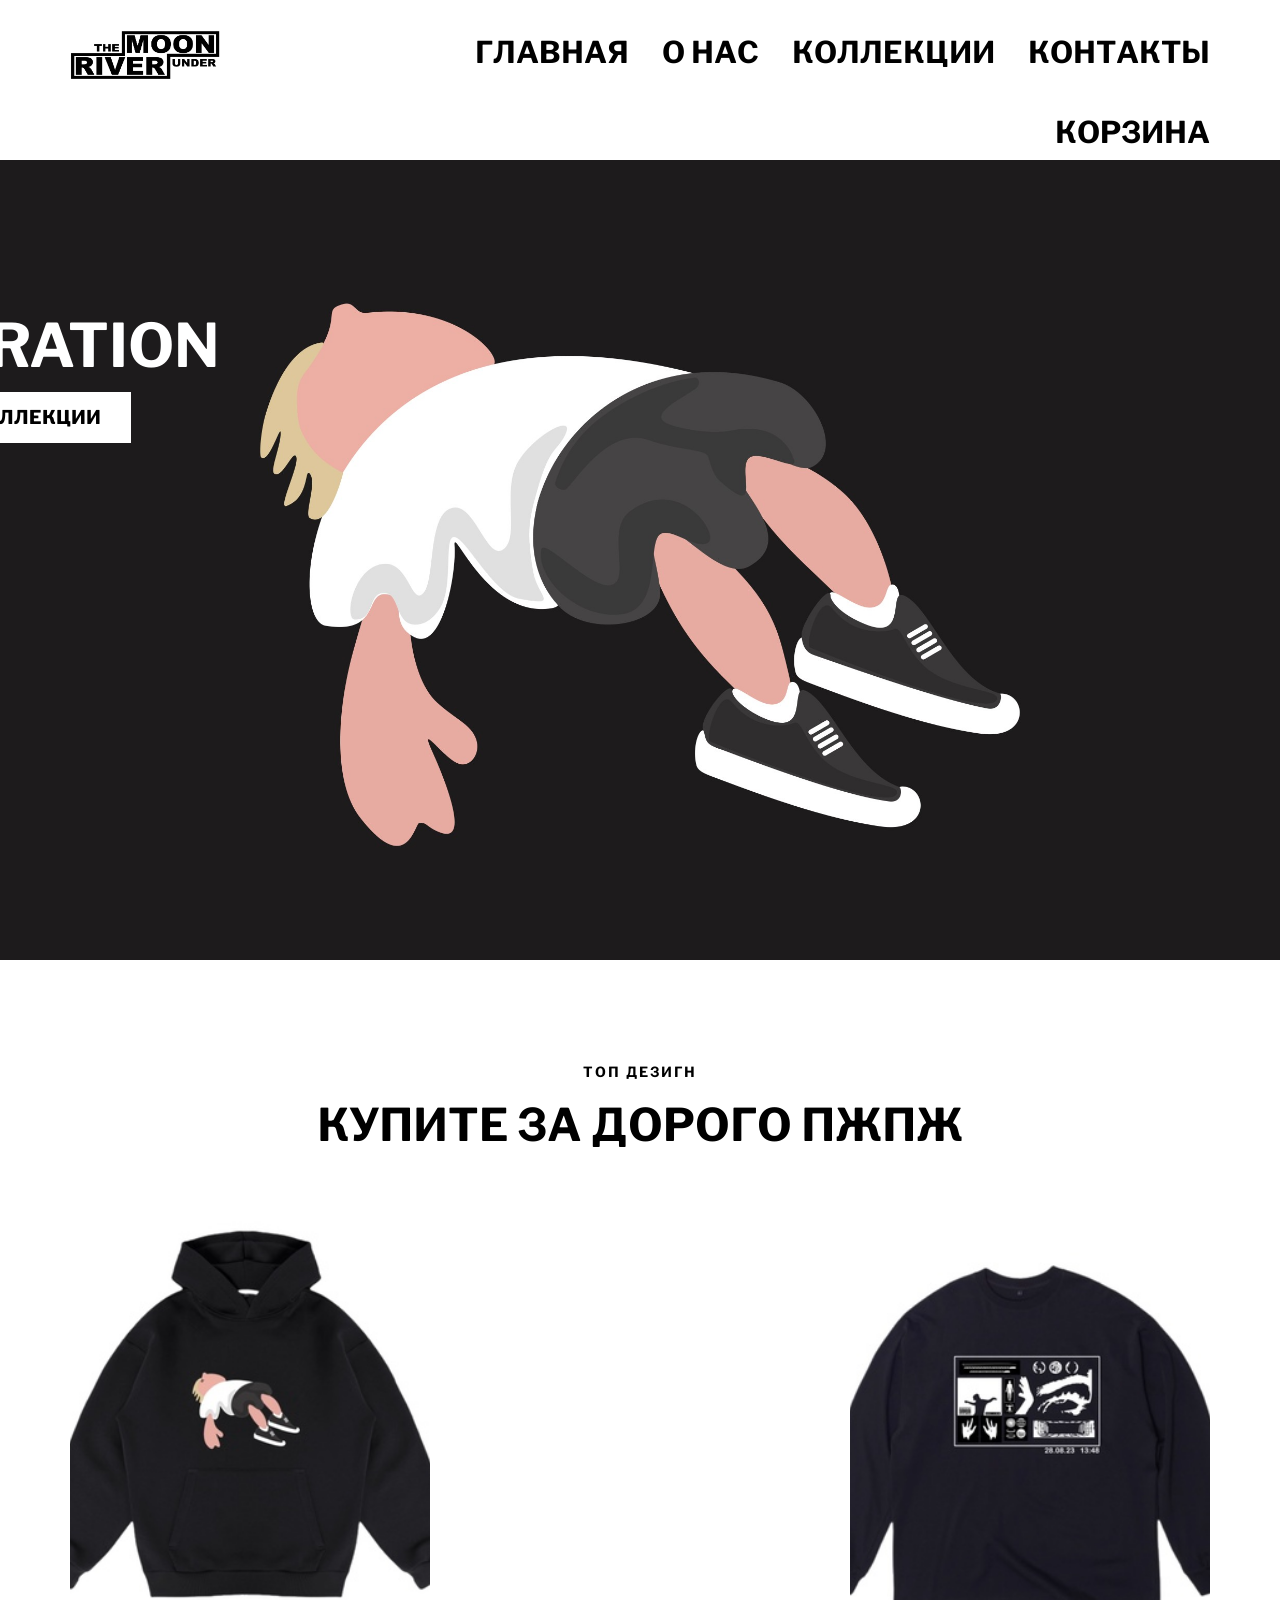
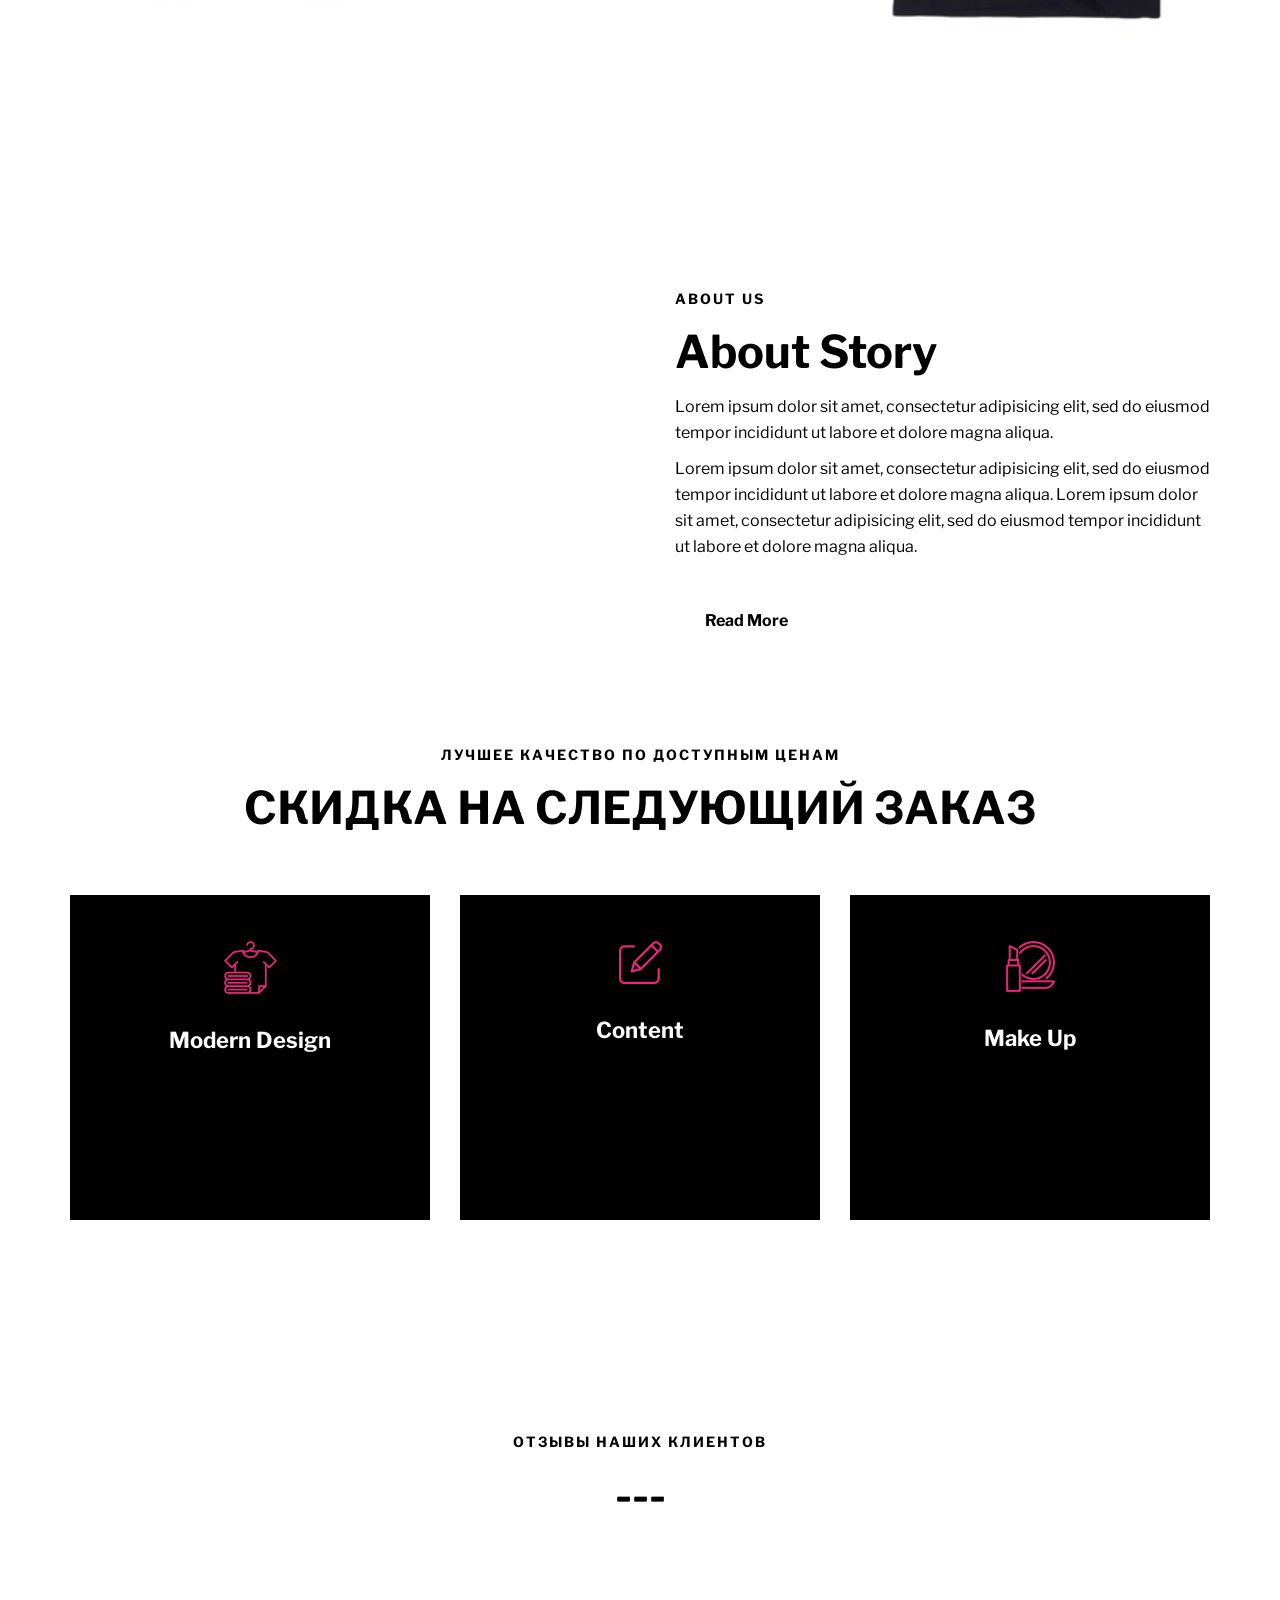
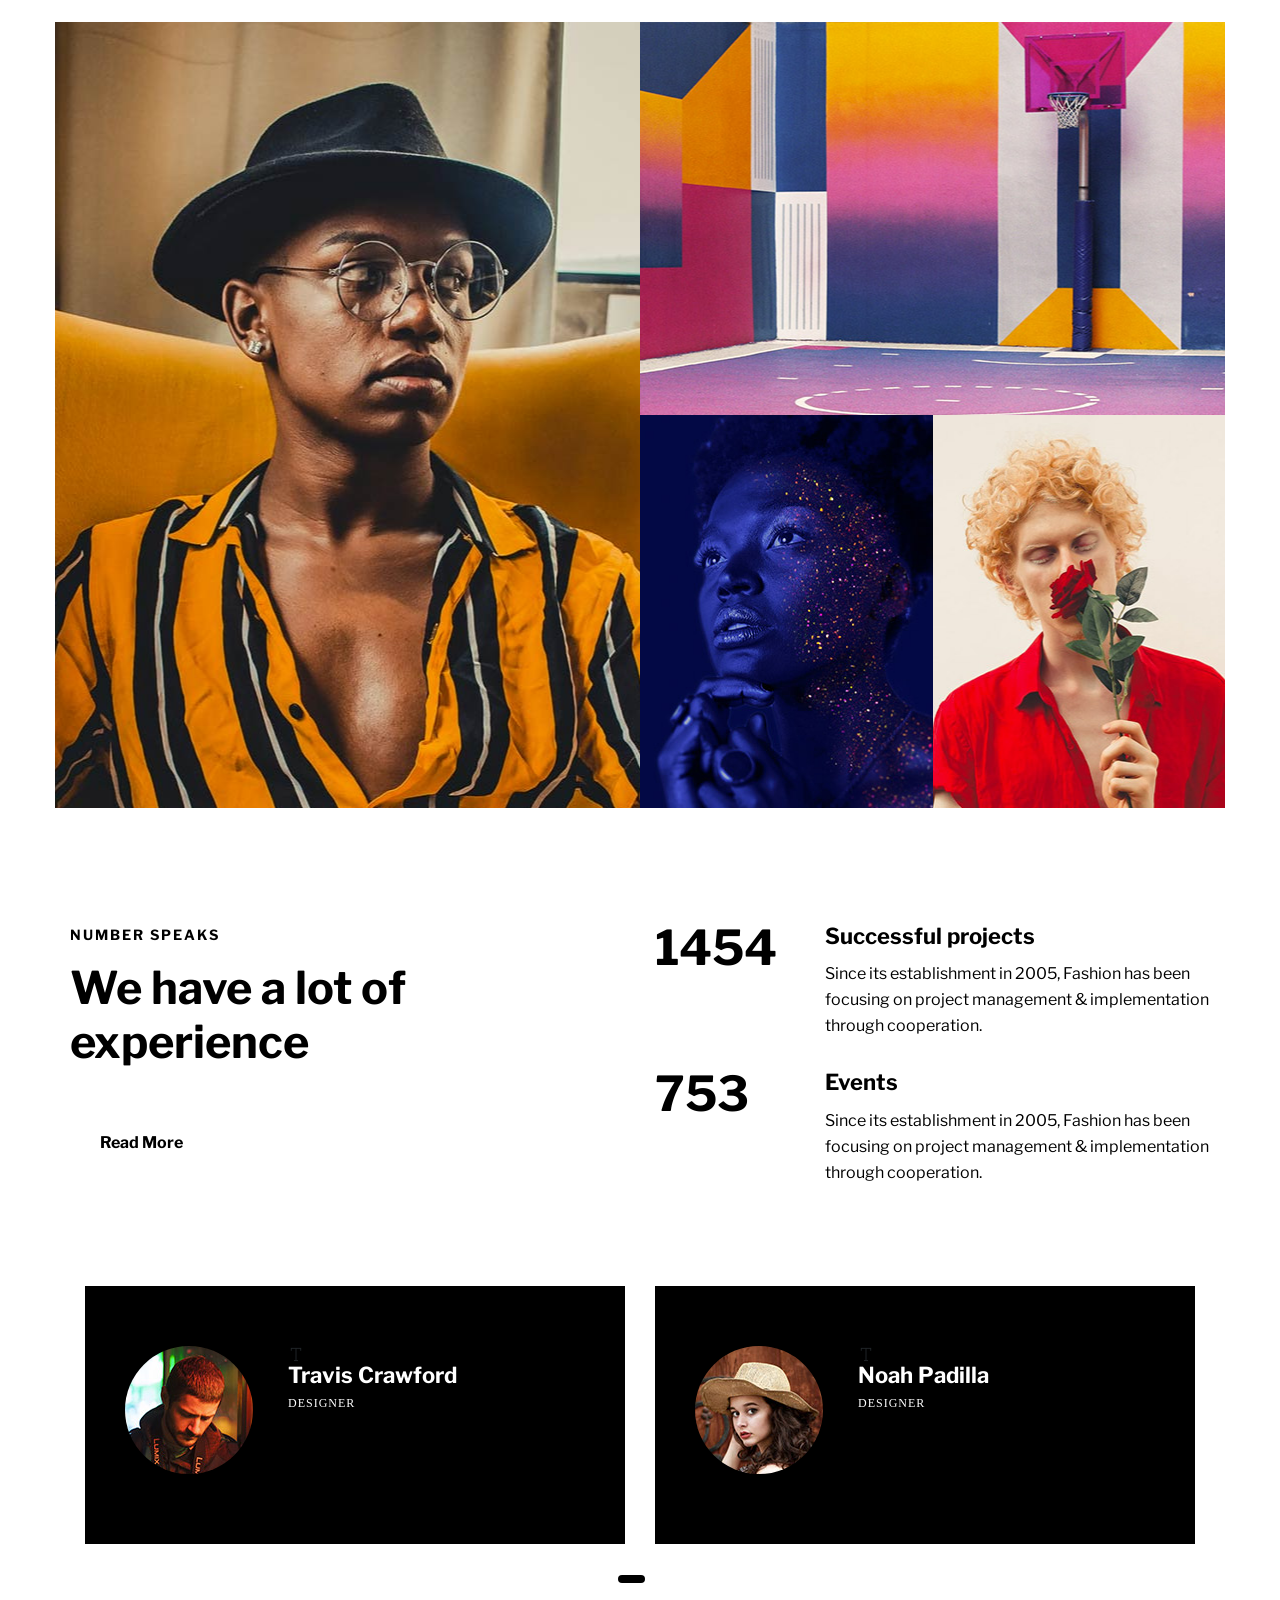
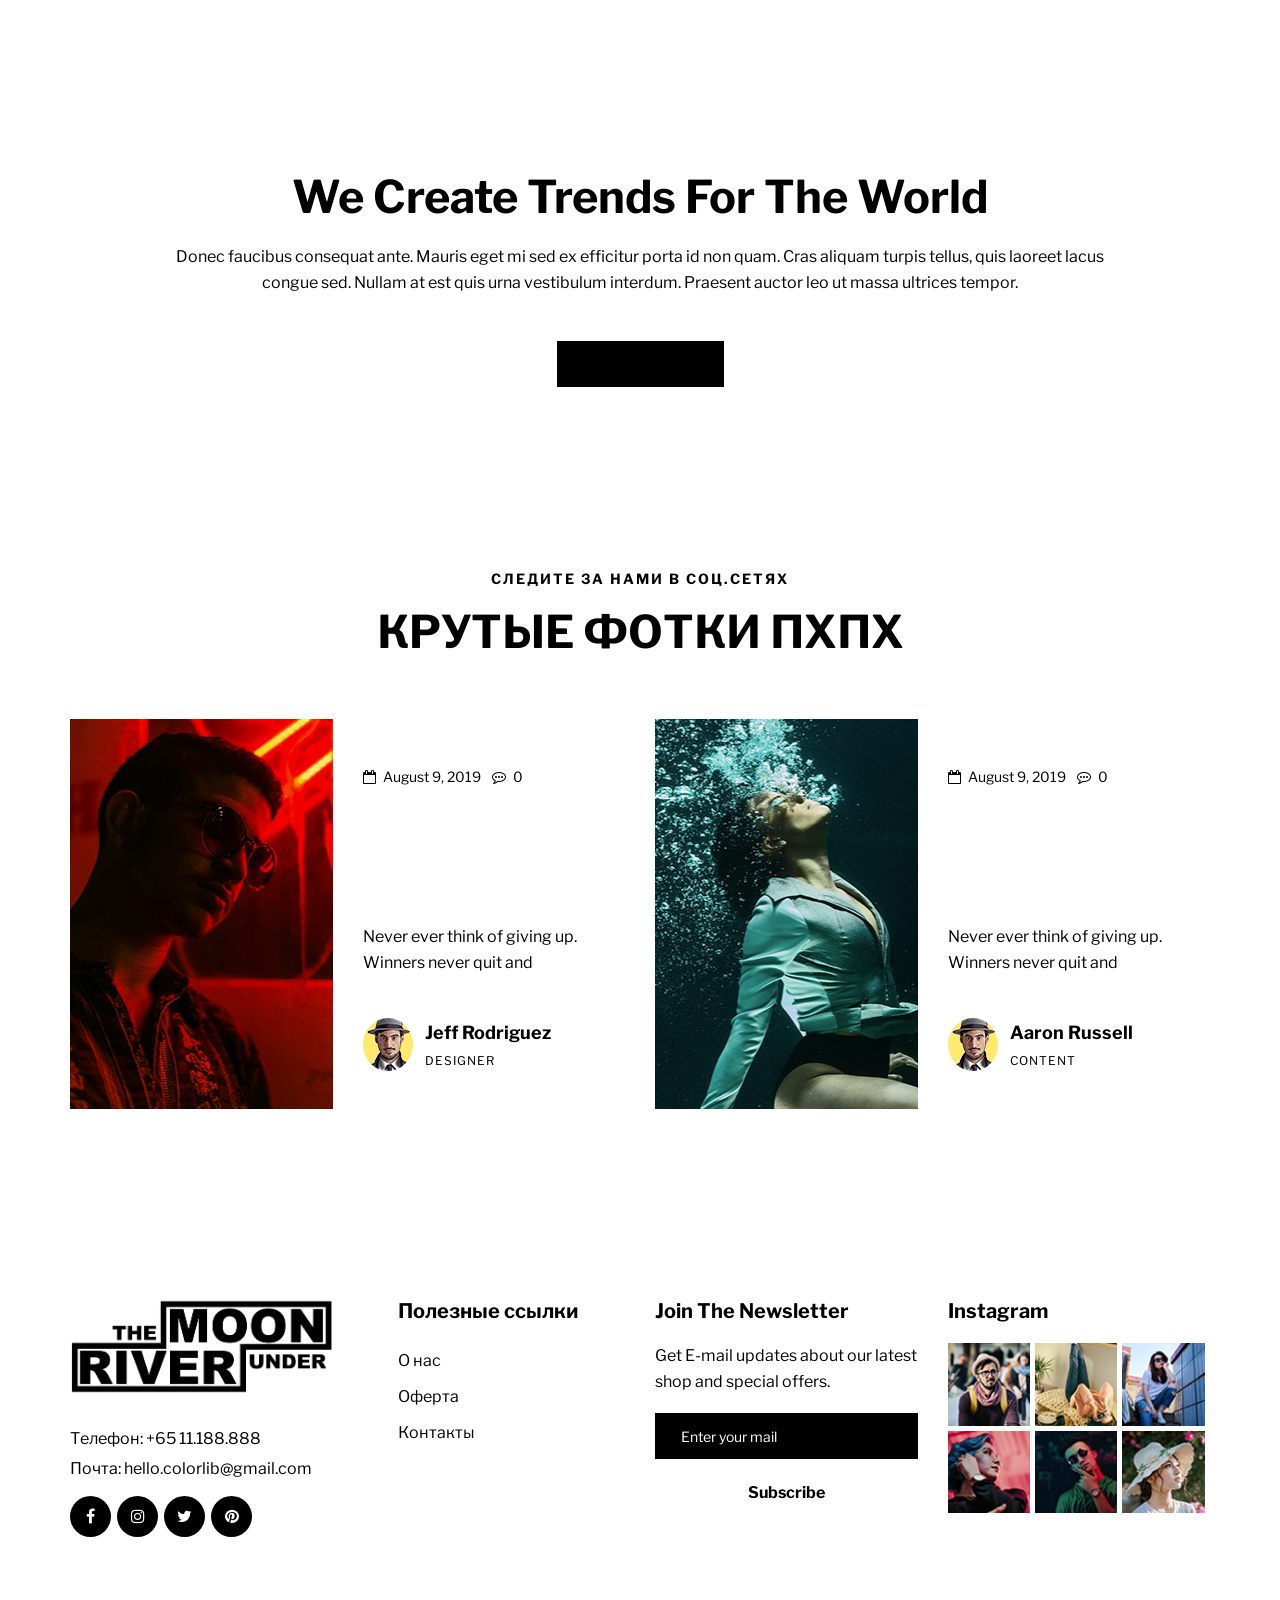
==== index.html @ b2d23fd5 "Add files via upload" ====
<!DOCTYPE html>
<html lang="zxx">

<head>
    <meta charset="UTF-8">
    <meta name="description" content="Hazze Template">
    <meta name="keywords" content="Hazze, unica, creative, html">
    <meta name="viewport" content="width=device-width, initial-scale=1.0">
    <meta http-equiv="X-UA-Compatible" content="ie=edge">
    <title>RIVER UNDER THE MOON</title>

    <!-- Google Font -->
    <link href="https://fonts.googleapis.com/css?family=Libre+Franklin:400,500,600,700,800,900&display=swap"
        rel="stylesheet">

    <!-- Css Styles -->
    <link rel="stylesheet" href="css/bootstrap.min.css" type="text/css">
    <link rel="stylesheet" href="css/font-awesome.min.css" type="text/css">
    <link rel="stylesheet" href="css/themify-icons.css" type="text/css">
    <link rel="stylesheet" href="css/owl.carousel.min.css" type="text/css">
    <link rel="stylesheet" href="css/magnific-popup.css" type="text/css">
    <link rel="stylesheet" href="css/slicknav.min.css" type="text/css">
    <link rel="stylesheet" href="css/style.css" type="text/css">
</head>

<body>
    <!-- Page Preloder -->
    <div id="preloder">
        <div class="loader"></div>
    </div>

    <!-- Header Section Begin -->
    <header class="header-section">
        <div class="container">
            <div class="row">
                <div class="col-lg-2 col-md-2">
                    <div class="logo">
                        <a href="index.html">
                            <img src="img/logo.png" width="150" height="50">
                        </a> 
                    </div>
                </div>
                <div class="col-lg-10 col-md-10">
                    <div class="main-menu mobile-menu">
                        <ul>
                            <li class="active"><a href="./index.html">ГЛАВНАЯ</a></li>
                            <li><a href="./about-us.html">О НАС</a></li>
                            
                            <li><a href="./gallery.html">КОЛЛЕКЦИИ</a>
                                <ul class="dropdown">
                                    <li><a href="gallery.html">INSPIRATION</a></li>
<!-- вкладки для коллекции -->
                                </ul>
                            </li>
                            <li><a href="./contact.html">КОНТАКТЫ</a></li>
                            <li><a href="./blog.html">КОРЗИНА</a></li>
                            
                        </ul>
                    </div>
                </div>
            </div>
            <div id="mobile-menu-wrap"></div>
        </div>
    </header>
    <!-- Header End -->

    <!-- Hero Section Begin -->
    <section class="hero-section set-bg" data-setbg="img/hero-bg.jpeg">
        <div class="container">
            <div class="row">
                <div class="col-lg-5">
                    <div class="hs-text">
                        <h2>INSPIRATION</h2>
                        
                        <a href="gallery.html" class="primary-btn"> ПЕРЕЙТИ К  КОЛЛЕКЦИИ</a>
                    </div>
                </div>
            </div>
        </div>
    </section>
    <!-- Hero Section End -->
<!-- Member Section Begin -->
    <section class="member-section spad">
        <div class="container">
            <div class="row">
                <div class="col-lg-12">
                    <div class="section-title">
                        <span>ТОП ДЕЗИГН</span>
                        <h2>КУПИТЕ ЗА ДОРОГО ПЖПЖ</h2>
                    </div>
                </div>
            </div>
            <div class="row">
                <div class="col-lg-4 col-md-6">
                    <div class="member-item set-bg" data-setbg="img/member/member-1.jpg">
                        <div class="mi-text">
                            
                            <div class="mt-title">
                                <h4>Худи</h4>
                                <span>Плотность 230</span>
                            </div>
                            
                        </div>
                    </div>
                </div>
                <div class="col-lg-4 col-md-6">
                    <div class="member-item set-bg" data-setbg="">
                        <div class="mi-text">
                            
                            <div class="mt-title">
                                <h4>Футболка</h4>
                                <span>  Designer 31</span>
                            </div>
                        </div>
                    </div>
                </div>
                <div class="col-lg-4 col-md-6">
                    <div class="member-item set-bg" data-setbg="img/member/member-3.jpg">
                        <div class="mi-text">
                            
                            <div class="mt-title">
                                <h4>Свитшот</h4>
                                <span>плотность 300</span>
                <!-- 
                                <p>
                                </p> 
                       для ввода текста                     -->
                            </div>
                            
                        </div>
                    </div>
                </div>
            </div>
        </div>
    </section>
    <!-- Member Section End -->
    <!-- About Us Section Begin -->
    <section class="about-us-section spad">
        <div class="container">
            <div class="row">
                <div class="col-lg-6">
                    <div class="as-pic">
                        <img src="" alt="">
                    </div>
                </div>
                <div class="col-lg-6">
                    <div class="as-text">
                        <div class="section-title">
                            <span>About us</span>
                            <h2>About Story</h2>
                        </div>
                        <p class="f-para">Lorem ipsum dolor sit amet, consectetur adipisicing elit, sed do eiusmod
                            tempor incididunt ut labore et dolore magna aliqua. </p>
                        <p class="s-para">Lorem ipsum dolor sit amet, consectetur adipisicing elit, sed do eiusmod
                            tempor incididunt ut labore et dolore magna aliqua. Lorem ipsum dolor sit amet, consectetur
                            adipisicing elit, sed do eiusmod tempor incididunt ut labore et dolore magna aliqua. </p>
                        <a href="#" class="primary-btn">Read More</a>
                    </div>
                </div>
            </div>
        </div>
    </section>
    <!-- About Us Section End -->

    <!-- Services Section Begin -->
    <section class="services-section spad">
        <div class="container">
            <div class="row">
                <div class="col-lg-12">
                    <div class="section-title">
                        <span>ЛУЧШЕЕ КАЧЕСТВО ПО ДОСТУПНЫМ ЦЕНАМ</span>
                        <h2>СКИДКА НА СЛЕДУЮЩИЙ ЗАКАЗ</h2>
                    </div>
                </div>
            </div>
            <div class="row">
                <div class="col-lg-4 col-md-6">
                    <div class="service-item">
                        <img src="img/services/service-1.png" alt="">
                        <h4>Modern Design</h4>
                        <p>Brook embraces a modern look with various enhanced pre-defined page elements.</p>
                    </div>
                </div>
                <div class="col-lg-4 col-md-6">
                    <div class="service-item">
                        <img src="img/services/service-2.png" alt="">
                        <h4>Content</h4>
                        <p>Brook embraces a modern look with various enhanced pre-defined page elements.</p>
                    </div>
                </div>
                <div class="col-lg-4 col-md-6">
                    <div class="service-item">
                        <img src="img/services/service-3.png" alt="">
                        <h4>Make Up</h4>
                        <p>Brook embraces a modern look with various enhanced pre-defined page elements.</p>
                    </div>
                </div>
            </div>
        </div>
    </section>
    <!-- Services Section End -->

    <!-- Portfolio Section Begin -->
    <section class="portfolio-section spad">
        <div class="container">
            <div class="row">
                <div class="col-lg-12">
                    <div class="section-title">
                        <span>ОТЗЫВЫ НАШИХ КЛИЕНТОВ</span>
                        <h2>---</h2>
                    </div>
                </div>
            </div>
            <div class="row">
                <div class="col-lg-6">
                    <div class="portfolio-item set-bg large-item" data-setbg="img/portfolio/portfolio-1.jpg">
                        <div class="pi-hover">
                            <a href="#" class="chain-icon"><i class="fa fa-chain"></i></a>
                            <a href="img/portfolio/portfolio-1.jpg" class="search-icon image-popup"><i
                                    class="fa fa-search"></i></a>
                        </div>
                    </div>
                </div>
                <div class="col-lg-6">
                    <div class="portfolio-item set-bg" data-setbg="img/portfolio/portfolio-2.jpg">
                        <div class="pi-hover">
                            <a href="#" class="chain-icon"><i class="fa fa-chain"></i></a>
                            <a href="img/portfolio/portfolio-2.jpg" class="search-icon image-popup"><i
                                    class="fa fa-search"></i></a>
                        </div>
                    </div>
                    <div class="row">
                        <div class="col-md-6">
                            <div class="portfolio-item set-bg" data-setbg="img/portfolio/portfolio-3.jpg">
                                <div class="pi-hover">
                                    <a href="#" class="chain-icon"><i class="fa fa-chain"></i></a>
                                    <a href="img/portfolio/portfolio-3.jpg" class="search-icon image-popup"><i
                                            class="fa fa-search"></i></a>
                                </div>
                            </div>
                        </div>
                        <div class="col-md-6">
                            <div class="portfolio-item set-bg" data-setbg="img/portfolio/portfolio-4.jpg">
                                <div class="pi-hover">
                                    <a href="#" class="chain-icon"><i class="fa fa-chain"></i></a>
                                    <a href="img/portfolio/portfolio-4.jpg" class="search-icon image-popup"><i
                                            class="fa fa-search"></i></a>
                                </div>
                            </div>
                        </div>
                    </div>
                </div>
            </div>
        </div>
    </section>
    <!-- Portfolio Section End -->

    <!-- Counter Section Begin -->
    <section class="counter-section spad">
        <div class="container">
            <div class="row">
                <div class="col-lg-6">
                    <div class="counter-text">
                        <div class="section-title">
                            <span>Number Speaks</span>
                            <h2>We have a lot of <br />experience</h2>
                        </div>
                        <a href="#" class="primary-btn">Read More</a>
                    </div>
                </div>
                <div class="col-lg-6">
                    <div class="counter-item">
                        <div class="ci-number count">
                            2034
                        </div>
                        <div class="ci-text">
                            <h4>Successful projects</h4>
                            <p>Since its establishment in 2005, Fashion has been focusing on project management &
                                implementation through cooperation.</p>
                        </div>
                    </div>
                    <div class="counter-item">
                        <div class="ci-number count">
                            1054
                        </div>
                        <div class="ci-text">
                            <h4>Events</h4>
                            <p>Since its establishment in 2005, Fashion has been focusing on project management &
                                implementation through cooperation.</p>
                        </div>
                    </div>
                </div>
            </div>
        </div>
    </section>
    <!-- Counter Section End -->

    <!-- Testimonial Section Begin -->
    <section class="testimonial-section spad">
        <div class="container">
            <div class="row testimonial-slider owl-carousel">
                <div class="col-lg-6">
                    <div class="testimonial-item">
                        <div class="ti-pic">
                            <img src="img/testimonial/testimonial-1.jpg" alt="">
                        </div>
                        <div class="ti-text">
                            <div class="ti-title">
                                <h4>Travis Crawford</h4>
                                <span>Designer</span>
                            </div>
                            <p>Adipisci velit, sed quia non numquam eius modi tempora incidunt ut labore et dolore
                                magnam aliquam quaerat voluptatem.</p>
                        </div>
                    </div>
                </div>
                <div class="col-lg-6">
                    <div class="testimonial-item">
                        <div class="ti-pic">
                            <img src="img/testimonial/testimonial-2.jpg" alt="">
                        </div>
                        <div class="ti-text">
                            <div class="ti-title">
                                <h4>Noah Padilla</h4>
                                <span>Designer</span>
                            </div>
                            <p>Adipisci velit, sed quia non numquam eius modi tempora incidunt ut labore et dolore
                                magnam aliquam quaerat voluptatem.</p>
                        </div>
                    </div>
                </div>
                <div class="col-lg-6">
                    <div class="testimonial-item">
                        <div class="ti-pic">
                            <img src="img/testimonial/testimonial-3.jpg" alt="">
                        </div>
                        <div class="ti-text">
                            <div class="ti-title">
                                <h4>Noah Padilla</h4>
                                <span>Designer</span>
                            </div>
                            <p>Adipisci velit, sed quia non numquam eius modi tempora incidunt ut labore et dolore
                                magnam aliquam quaerat voluptatem.</p>
                        </div>
                    </div>
                </div>
                <div class="col-lg-6">
                    <div class="testimonial-item">
                        <div class="ti-pic">
                            <img src="img/testimonial/testimonial-4.jpg" alt="">
                        </div>
                        <div class="ti-text">
                            <div class="ti-title">
                                <h4>Noah Padilla</h4>
                                <span>Designer</span>
                            </div>
                            <p>Adipisci velit, sed quia non numquam eius modi tempora incidunt ut labore et dolore
                                magnam aliquam quaerat voluptatem.</p>
                        </div>
                    </div>
                </div>
            </div>
        </div>
    </section>
    <!-- Testimonial Section End -->

    <!-- Call To Action Section Begin -->
    <section class="callto-section set-bg" data-setbg="">
        <div class="container">
            <div class="row">
                <div class="col-lg-10 m-auto">
                    <div class="ctc-text">
                        <h2>We Create Trends For The World</h2>
                        <p>Donec faucibus consequat ante. Mauris eget mi sed ex efficitur porta id non quam. Cras
                            aliquam turpis tellus, quis laoreet lacus congue sed. Nullam at est quis urna vestibulum
                            interdum. Praesent auctor leo ut massa ultrices tempor.</p>
                        <a href="#" class="primary-btn ctc-btn">Work With Us</a>
                    </div>
                </div>
            </div>
        </div>
    </section>
    <!-- Call To Action Section End -->

    

    <!-- Blog Section Begin -->
    <div class="blog-section latest-blog spad">
        <div class="container">
            <div class="row">
                <div class="col-lg-12">
                    <div class="section-title">
                        <span>СЛЕДИТЕ ЗА НАМИ В СОЦ.СЕТЯХ</span>
                        <h2>КРУТЫЕ ФОТКИ ПХПХ</h2>
                    </div>
                </div>
            </div>
            <div class="row">
                <div class="col-md-6">
                    <div class="blog-item">
                        <div class="row">
                            <div class="col-lg-6">
                                <div class="bi-pic set-bg" data-setbg="img/blog/blog-1.jpg"></div>
                            </div>
                            <div class="col-lg-6">
                                <div class="bi-text">
                                    <ul>
                                        <li><i class="fa fa-calendar-o"></i> August 9, 2019</li>
                                        <li><i class="fa fa-commenting-o"></i> 0</li>
                                    </ul>
                                    <h4><a href="#">Every Single Way You Can Wear Pastel Makeup This Spring</a></h4>
                                    <p>Never ever think of giving up. Winners never quit and</p>
                                    <div class="bt-author">
                                        <div class="ba-pic">
                                            <img src="img/blog/author-1.jpg" alt="">
                                        </div>
                                        <div class="ba-text">
                                            <h5>Jeff Rodriguez</h5>
                                            <span>Designer</span>
                                        </div>
                                    </div>
                                </div>
                            </div>
                        </div>
                    </div>
                </div>
                <div class="col-md-6">
                    <div class="blog-item">
                        <div class="row">
                            <div class="col-lg-6">
                                <div class="bi-pic set-bg" data-setbg="img/blog/blog-2.jpg"></div>
                            </div>
                            <div class="col-lg-6">
                                <div class="bi-text">
                                    <ul>
                                        <li><i class="fa fa-calendar-o"></i> August 9, 2019</li>
                                        <li><i class="fa fa-commenting-o"></i> 0</li>
                                    </ul>
                                    <h4><a href="#">Everything Coming to Netflix Canada in May 2019</a></h4>
                                    <p>Never ever think of giving up. Winners never quit and</p>
                                    <div class="bt-author">
                                        <div class="ba-pic">
                                            <img src="img/blog/author-1.jpg" alt="">
                                        </div>
                                        <div class="ba-text">
                                            <h5>Aaron Russell</h5>
                                            <span>Content</span>
                                        </div>
                                    </div>
                                </div>
                            </div>
                        </div>
                    </div>
                </div>
            </div>
        </div>
    </div>
    <!-- Blog Section End -->

    <!-- Footer Section Begin -->
    <section class="footer-section">
        <div class="container">
            <div class="row">
                <div class="col-lg-3 col-md-6">
                    <div class="footer-option">
                        <div class="fo-logo">
                            <a href="#">
                                <img src="img/logo.png" alt="">
                            </a>
                        </div>
                        <ul>
                            <li></li>
                            <li>Телефон: +65 11.188.888</li>
                            <li>Почта: hello.colorlib@gmail.com</li>
                        </ul>
                        <div class="fo-social">
                            <a href="#"><i class="fa fa-facebook"></i></a>
                            <a href="#"><i class="fa fa-instagram"></i></a>
                            <a href="#"><i class="fa fa-twitter"></i></a>
                            <a href="#"><i class="fa fa-pinterest"></i></a>
                        </div>
                    </div>
                </div>
                <div class="col-lg-3 col-md-6">
                    <div class="footer-widget fw-links">
                        <h5>Полезные ссылки</h5>
                        <ul>
                            <li><a href="#">О нас</a></li>
                            <li><a href="#">Оферта</a></li>
                            <li><a href="#">Контакты</a></li>
                            
                        </ul>
                    </div>
                </div>
                <div class="col-lg-3 col-md-6">
                    <div class="footer-widget">
                        <h5>Join The Newsletter</h5>
                        <p>Get E-mail updates about our latest shop and special offers.</p>
                        <form action="#" class="news-form">
                            <input type="text" placeholder="Enter your mail">
                            <button type="submit">Subscribe</button>
                        </form>
                    </div>
                </div>
                <div class="col-lg-3 col-md-6">
                    <div class="footer-widget">
                        <h5>Instagram</h5>
                        <div class="insta-pic">
                            <img src="img/instagram/instagram-1.jpg" alt="">
                            <img src="img/instagram/instagram-2.jpg" alt="">
                            <img src="img/instagram/instagram-3.jpg" alt="">
                            <img src="img/instagram/instagram-4.jpg" alt="">
                            <img src="img/instagram/instagram-5.jpg" alt="">
                            <img src="img/instagram/instagram-6.jpg" alt="">
                        </div>
                    </div>
                </div>
            </div>
            <div class="copyright-text"><p></p></div>
        </div>
    </section>
    <!-- Footer Section End -->

    <!-- Js Plugins -->
    <script src="js/jquery-3.3.1.min.js"></script>
    <script src="js/bootstrap.min.js"></script>
    <script src="js/jquery.magnific-popup.min.js"></script>
    <script src="js/mixitup.min.js"></script>
    <script src="js/jquery.slicknav.js"></script>
    <script src="js/owl.carousel.min.js"></script>
    <script src="js/main.js"></script>
</body>

</html>
---- css/themify-icons.css ----
@font-face {
	font-family: 'themify';
	src:url('../fonts/themify.eot?-fvbane');
	src:url('../fonts/themify.eot?#iefix-fvbane') format('embedded-opentype'),
		url('../fonts/themify.woff?-fvbane') format('woff'),
		url('../fonts/themify.ttf?-fvbane') format('truetype'),
		url('../fonts/themify.svg?-fvbane#themify') format('svg');
	font-weight: normal;
	font-style: normal;
}

[class^="ti-"], [class*=" ti-"] {
	font-family: 'themify';
	speak: none;
	font-style: normal;
	font-weight: normal;
	font-variant: normal;
	text-transform: none;
	line-height: 1;

	/* Better Font Rendering =========== */
	-webkit-font-smoothing: antialiased;
	-moz-osx-font-smoothing: grayscale;
}

.ti-wand:before {
	content: "\e600";
}
.ti-volume:before {
	content: "\e601";
}
.ti-user:before {
	content: "\e602";
}
.ti-unlock:before {
	content: "\e603";
}
.ti-unlink:before {
	content: "\e604";
}
.ti-trash:before {
	content: "\e605";
}
.ti-thought:before {
	content: "\e606";
}
.ti-target:before {
	content: "\e607";
}
.ti-tag:before {
	content: "\e608";
}
.ti-tablet:before {
	content: "\e609";
}
.ti-star:before {
	content: "\e60a";
}
.ti-spray:before {
	content: "\e60b";
}
.ti-signal:before {
	content: "\e60c";
}
.ti-shopping-cart:before {
	content: "\e60d";
}
.ti-shopping-cart-full:before {
	content: "\e60e";
}
.ti-settings:before {
	content: "\e60f";
}
.ti-search:before {
	content: "\e610";
}
.ti-zoom-in:before {
	content: "\e611";
}
.ti-zoom-out:before {
	content: "\e612";
}
.ti-cut:before {
	content: "\e613";
}
.ti-ruler:before {
	content: "\e614";
}
.ti-ruler-pencil:before {
	content: "\e615";
}
.ti-ruler-alt:before {
	content: "\e616";
}
.ti-bookmark:before {
	content: "\e617";
}
.ti-bookmark-alt:before {
	content: "\e618";
}
.ti-reload:before {
	content: "\e619";
}
.ti-plus:before {
	content: "\e61a";
}
.ti-pin:before {
	content: "\e61b";
}
.ti-pencil:before {
	content: "\e61c";
}
.ti-pencil-alt:before {
	content: "\e61d";
}
.ti-paint-roller:before {
	content: "\e61e";
}
.ti-paint-bucket:before {
	content: "\e61f";
}
.ti-na:before {
	content: "\e620";
}
.ti-mobile:before {
	content: "\e621";
}
.ti-minus:before {
	content: "\e622";
}
.ti-medall:before {
	content: "\e623";
}
.ti-medall-alt:before {
	content: "\e624";
}
.ti-marker:before {
	content: "\e625";
}
.ti-marker-alt:before {
	content: "\e626";
}
.ti-arrow-up:before {
	content: "\e627";
}
.ti-arrow-right:before {
	content: "\e628";
}
.ti-arrow-left:before {
	content: "\e629";
}
.ti-arrow-down:before {
	content: "\e62a";
}
.ti-lock:before {
	content: "\e62b";
}
.ti-location-arrow:before {
	content: "\e62c";
}
.ti-link:before {
	content: "\e62d";
}
.ti-layout:before {
	content: "\e62e";
}
.ti-layers:before {
	content: "\e62f";
}
.ti-layers-alt:before {
	content: "\e630";
}
.ti-key:before {
	content: "\e631";
}
.ti-import:before {
	content: "\e632";
}
.ti-image:before {
	content: "\e633";
}
.ti-heart:before {
	content: "\e634";
}
.ti-heart-broken:before {
	content: "\e635";
}
.ti-hand-stop:before {
	content: "\e636";
}
.ti-hand-open:before {
	content: "\e637";
}
.ti-hand-drag:before {
	content: "\e638";
}
.ti-folder:before {
	content: "\e639";
}
.ti-flag:before {
	content: "\e63a";
}
.ti-flag-alt:before {
	content: "\e63b";
}
.ti-flag-alt-2:before {
	content: "\e63c";
}
.ti-eye:before {
	content: "\e63d";
}
.ti-export:before {
	content: "\e63e";
}
.ti-exchange-vertical:before {
	content: "\e63f";
}
.ti-desktop:before {
	content: "\e640";
}
.ti-cup:before {
	content: "\e641";
}
.ti-crown:before {
	content: "\e642";
}
.ti-comments:before {
	content: "\e643";
}
.ti-comment:before {
	content: "\e644";
}
.ti-comment-alt:before {
	content: "\e645";
}
.ti-close:before {
	content: "\e646";
}
.ti-clip:before {
	content: "\e647";
}
.ti-angle-up:before {
	content: "\e648";
}
.ti-angle-right:before {
	content: "\e649";
}
.ti-angle-left:before {
	content: "\e64a";
}
.ti-angle-down:before {
	content: "\e64b";
}
.ti-check:before {
	content: "\e64c";
}
.ti-check-box:before {
	content: "\e64d";
}
.ti-camera:before {
	content: "\e64e";
}
.ti-announcement:before {
	content: "\e64f";
}
.ti-brush:before {
	content: "\e650";
}
.ti-briefcase:before {
	content: "\e651";
}
.ti-bolt:before {
	content: "\e652";
}
.ti-bolt-alt:before {
	content: "\e653";
}
.ti-blackboard:before {
	content: "\e654";
}
.ti-bag:before {
	content: "\e655";
}
.ti-move:before {
	content: "\e656";
}
.ti-arrows-vertical:before {
	content: "\e657";
}
.ti-arrows-horizontal:before {
	content: "\e658";
}
.ti-fullscreen:before {
	content: "\e659";
}
.ti-arrow-top-right:before {
	content: "\e65a";
}
.ti-arrow-top-left:before {
	content: "\e65b";
}
.ti-arrow-circle-up:before {
	content: "\e65c";
}
.ti-arrow-circle-right:before {
	content: "\e65d";
}
.ti-arrow-circle-left:before {
	content: "\e65e";
}
.ti-arrow-circle-down:before {
	content: "\e65f";
}
.ti-angle-double-up:before {
	content: "\e660";
}
.ti-angle-double-right:before {
	content: "\e661";
}
.ti-angle-double-left:before {
	content: "\e662";
}
.ti-angle-double-down:before {
	content: "\e663";
}
.ti-zip:before {
	content: "\e664";
}
.ti-world:before {
	content: "\e665";
}
.ti-wheelchair:before {
	content: "\e666";
}
.ti-view-list:before {
	content: "\e667";
}
.ti-view-list-alt:before {
	content: "\e668";
}
.ti-view-grid:before {
	content: "\e669";
}
.ti-uppercase:before {
	content: "\e66a";
}
.ti-upload:before {
	content: "\e66b";
}
.ti-underline:before {
	content: "\e66c";
}
.ti-truck:before {
	content: "\e66d";
}
.ti-timer:before {
	content: "\e66e";
}
.ti-ticket:before {
	content: "\e66f";
}
.ti-thumb-up:before {
	content: "\e670";
}
.ti-thumb-down:before {
	content: "\e671";
}
.ti-text:before {
	content: "\e672";
}
.ti-stats-up:before {
	content: "\e673";
}
.ti-stats-down:before {
	content: "\e674";
}
.ti-split-v:before {
	content: "\e675";
}
.ti-split-h:before {
	content: "\e676";
}
.ti-smallcap:before {
	content: "\e677";
}
.ti-shine:before {
	content: "\e678";
}
.ti-shift-right:before {
	content: "\e679";
}
.ti-shift-left:before {
	content: "\e67a";
}
.ti-shield:before {
	content: "\e67b";
}
.ti-notepad:before {
	content: "\e67c";
}
.ti-server:before {
	content: "\e67d";
}
.ti-quote-right:before {
	content: "\e67e";
}
.ti-quote-left:before {
	content: "\e67f";
}
.ti-pulse:before {
	content: "\e680";
}
.ti-printer:before {
	content: "\e681";
}
.ti-power-off:before {
	content: "\e682";
}
.ti-plug:before {
	content: "\e683";
}
.ti-pie-chart:before {
	content: "\e684";
}
.ti-paragraph:before {
	content: "\e685";
}
.ti-panel:before {
	content: "\e686";
}
.ti-package:before {
	content: "\e687";
}
.ti-music:before {
	content: "\e688";
}
.ti-music-alt:before {
	content: "\e689";
}
.ti-mouse:before {
	content: "\e68a";
}
.ti-mouse-alt:before {
	content: "\e68b";
}
.ti-money:before {
	content: "\e68c";
}
.ti-microphone:before {
	content: "\e68d";
}
.ti-menu:before {
	content: "\e68e";
}
.ti-menu-alt:before {
	content: "\e68f";
}
.ti-map:before {
	content: "\e690";
}
.ti-map-alt:before {
	content: "\e691";
}
.ti-loop:before {
	content: "\e692";
}
.ti-location-pin:before {
	content: "\e693";
}
.ti-list:before {
	content: "\e694";
}
.ti-light-bulb:before {
	content: "\e695";
}
.ti-Italic:before {
	content: "\e696";
}
.ti-info:before {
	content: "\e697";
}
.ti-infinite:before {
	content: "\e698";
}
.ti-id-badge:before {
	content: "\e699";
}
.ti-hummer:before {
	content: "\e69a";
}
.ti-home:before {
	content: "\e69b";
}
.ti-help:before {
	content: "\e69c";
}
.ti-headphone:before {
	content: "\e69d";
}
.ti-harddrives:before {
	content: "\e69e";
}
.ti-harddrive:before {
	content: "\e69f";
}
.ti-gift:before {
	content: "\e6a0";
}
.ti-game:before {
	content: "\e6a1";
}
.ti-filter:before {
	content: "\e6a2";
}
.ti-files:before {
	content: "\e6a3";
}
.ti-file:before {
	content: "\e6a4";
}
.ti-eraser:before {
	content: "\e6a5";
}
.ti-envelope:before {
	content: "\e6a6";
}
.ti-download:before {
	content: "\e6a7";
}
.ti-direction:before {
	content: "\e6a8";
}
.ti-direction-alt:before {
	content: "\e6a9";
}
.ti-dashboard:before {
	content: "\e6aa";
}
.ti-control-stop:before {
	content: "\e6ab";
}
.ti-control-shuffle:before {
	content: "\e6ac";
}
.ti-control-play:before {
	content: "\e6ad";
}
.ti-control-pause:before {
	content: "\e6ae";
}
.ti-control-forward:before {
	content: "\e6af";
}
.ti-control-backward:before {
	content: "\e6b0";
}
.ti-cloud:before {
	content: "\e6b1";
}
.ti-cloud-up:before {
	content: "\e6b2";
}
.ti-cloud-down:before {
	content: "\e6b3";
}
.ti-clipboard:before {
	content: "\e6b4";
}
.ti-car:before {
	content: "\e6b5";
}
.ti-calendar:before {
	content: "\e6b6";
}
.ti-book:before {
	content: "\e6b7";
}
.ti-bell:before {
	content: "\e6b8";
}
.ti-basketball:before {
	content: "\e6b9";
}
.ti-bar-chart:before {
	content: "\e6ba";
}
.ti-bar-chart-alt:before {
	content: "\e6bb";
}
.ti-back-right:before {
	content: "\e6bc";
}
.ti-back-left:before {
	content: "\e6bd";
}
.ti-arrows-corner:before {
	content: "\e6be";
}
.ti-archive:before {
	content: "\e6bf";
}
.ti-anchor:before {
	content: "\e6c0";
}
.ti-align-right:before {
	content: "\e6c1";
}
.ti-align-left:before {
	content: "\e6c2";
}
.ti-align-justify:before {
	content: "\e6c3";
}
.ti-align-center:before {
	content: "\e6c4";
}
.ti-alert:before {
	content: "\e6c5";
}
.ti-alarm-clock:before {
	content: "\e6c6";
}
.ti-agenda:before {
	content: "\e6c7";
}
.ti-write:before {
	content: "\e6c8";
}
.ti-window:before {
	content: "\e6c9";
}
.ti-widgetized:before {
	content: "\e6ca";
}
.ti-widget:before {
	content: "\e6cb";
}
.ti-widget-alt:before {
	content: "\e6cc";
}
.ti-wallet:before {
	content: "\e6cd";
}
.ti-video-clapper:before {
	content: "\e6ce";
}
.ti-video-camera:before {
	content: "\e6cf";
}
.ti-vector:before {
	content: "\e6d0";
}
.ti-themify-logo:before {
	content: "\e6d1";
}
.ti-themify-favicon:before {
	content: "\e6d2";
}
.ti-themify-favicon-alt:before {
	content: "\e6d3";
}
.ti-support:before {
	content: "\e6d4";
}
.ti-stamp:before {
	content: "\e6d5";
}
.ti-split-v-alt:before {
	content: "\e6d6";
}
.ti-slice:before {
	content: "\e6d7";
}
.ti-shortcode:before {
	content: "\e6d8";
}
.ti-shift-right-alt:before {
	content: "\e6d9";
}
.ti-shift-left-alt:before {
	content: "\e6da";
}
.ti-ruler-alt-2:before {
	content: "\e6db";
}
.ti-receipt:before {
	content: "\e6dc";
}
.ti-pin2:before {
	content: "\e6dd";
}
.ti-pin-alt:before {
	content: "\e6de";
}
.ti-pencil-alt2:before {
	content: "\e6df";
}
.ti-palette:before {
	content: "\e6e0";
}
.ti-more:before {
	content: "\e6e1";
}
.ti-more-alt:before {
	content: "\e6e2";
}
.ti-microphone-alt:before {
	content: "\e6e3";
}
.ti-magnet:before {
	content: "\e6e4";
}
.ti-line-double:before {
	content: "\e6e5";
}
.ti-line-dotted:before {
	content: "\e6e6";
}
.ti-line-dashed:before {
	content: "\e6e7";
}
.ti-layout-width-full:before {
	content: "\e6e8";
}
.ti-layout-width-default:before {
	content: "\e6e9";
}
.ti-layout-width-default-alt:before {
	content: "\e6ea";
}
.ti-layout-tab:before {
	content: "\e6eb";
}
.ti-layout-tab-window:before {
	content: "\e6ec";
}
.ti-layout-tab-v:before {
	content: "\e6ed";
}
.ti-layout-tab-min:before {
	content: "\e6ee";
}
.ti-layout-slider:before {
	content: "\e6ef";
}
.ti-layout-slider-alt:before {
	content: "\e6f0";
}
.ti-layout-sidebar-right:before {
	content: "\e6f1";
}
.ti-layout-sidebar-none:before {
	content: "\e6f2";
}
.ti-layout-sidebar-left:before {
	content: "\e6f3";
}
.ti-layout-placeholder:before {
	content: "\e6f4";
}
.ti-layout-menu:before {
	content: "\e6f5";
}
.ti-layout-menu-v:before {
	content: "\e6f6";
}
.ti-layout-menu-separated:before {
	content: "\e6f7";
}
.ti-layout-menu-full:before {
	content: "\e6f8";
}
.ti-layout-media-right-alt:before {
	content: "\e6f9";
}
.ti-layout-media-right:before {
	content: "\e6fa";
}
.ti-layout-media-overlay:before {
	content: "\e6fb";
}
.ti-layout-media-overlay-alt:before {
	content: "\e6fc";
}
.ti-layout-media-overlay-alt-2:before {
	content: "\e6fd";
}
.ti-layout-media-left-alt:before {
	content: "\e6fe";
}
.ti-layout-media-left:before {
	content: "\e6ff";
}
.ti-layout-media-center-alt:before {
	content: "\e700";
}
.ti-layout-media-center:before {
	content: "\e701";
}
.ti-layout-list-thumb:before {
	content: "\e702";
}
.ti-layout-list-thumb-alt:before {
	content: "\e703";
}
.ti-layout-list-post:before {
	content: "\e704";
}
.ti-layout-list-large-image:before {
	content: "\e705";
}
.ti-layout-line-solid:before {
	content: "\e706";
}
.ti-layout-grid4:before {
	content: "\e707";
}
.ti-layout-grid3:before {
	content: "\e708";
}
.ti-layout-grid2:before {
	content: "\e709";
}
.ti-layout-grid2-thumb:before {
	content: "\e70a";
}
.ti-layout-cta-right:before {
	content: "\e70b";
}
.ti-layout-cta-left:before {
	content: "\e70c";
}
.ti-layout-cta-center:before {
	content: "\e70d";
}
.ti-layout-cta-btn-right:before {
	content: "\e70e";
}
.ti-layout-cta-btn-left:before {
	content: "\e70f";
}
.ti-layout-column4:before {
	content: "\e710";
}
.ti-layout-column3:before {
	content: "\e711";
}
.ti-layout-column2:before {
	content: "\e712";
}
.ti-layout-accordion-separated:before {
	content: "\e713";
}
.ti-layout-accordion-merged:before {
	content: "\e714";
}
.ti-layout-accordion-list:before {
	content: "\e715";
}
.ti-ink-pen:before {
	content: "\e716";
}
.ti-info-alt:before {
	content: "\e717";
}
.ti-help-alt:before {
	content: "\e718";
}
.ti-headphone-alt:before {
	content: "\e719";
}
.ti-hand-point-up:before {
	content: "\e71a";
}
.ti-hand-point-right:before {
	content: "\e71b";
}
.ti-hand-point-left:before {
	content: "\e71c";
}
.ti-hand-point-down:before {
	content: "\e71d";
}
.ti-gallery:before {
	content: "\e71e";
}
.ti-face-smile:before {
	content: "\e71f";
}
.ti-face-sad:before {
	content: "\e720";
}
.ti-credit-card:before {
	content: "\e721";
}
.ti-control-skip-forward:before {
	content: "\e722";
}
.ti-control-skip-backward:before {
	content: "\e723";
}
.ti-control-record:before {
	content: "\e724";
}
.ti-control-eject:before {
	content: "\e725";
}
.ti-comments-smiley:before {
	content: "\e726";
}
.ti-brush-alt:before {
	content: "\e727";
}
.ti-youtube:before {
	content: "\e728";
}
.ti-vimeo:before {
	content: "\e729";
}
.ti-twitter:before {
	content: "\e72a";
}
.ti-time:before {
	content: "\e72b";
}
.ti-tumblr:before {
	content: "\e72c";
}
.ti-skype:before {
	content: "\e72d";
}
.ti-share:before {
	content: "\e72e";
}
.ti-share-alt:before {
	content: "\e72f";
}
.ti-rocket:before {
	content: "\e730";
}
.ti-pinterest:before {
	content: "\e731";
}
.ti-new-window:before {
	content: "\e732";
}
.ti-microsoft:before {
	content: "\e733";
}
.ti-list-ol:before {
	content: "\e734";
}
.ti-linkedin:before {
	content: "\e735";
}
.ti-layout-sidebar-2:before {
	content: "\e736";
}
.ti-layout-grid4-alt:before {
	content: "\e737";
}
.ti-layout-grid3-alt:before {
	content: "\e738";
}
.ti-layout-grid2-alt:before {
	content: "\e739";
}
.ti-layout-column4-alt:before {
	content: "\e73a";
}
.ti-layout-column3-alt:before {
	content: "\e73b";
}
.ti-layout-column2-alt:before {
	content: "\e73c";
}
.ti-instagram:before {
	content: "\e73d";
}
.ti-google:before {
	content: "\e73e";
}
.ti-github:before {
	content: "\e73f";
}
.ti-flickr:before {
	content: "\e740";
}
.ti-facebook:before {
	content: "\e741";
}
.ti-dropbox:before {
	content: "\e742";
}
.ti-dribbble:before {
	content: "\e743";
}
.ti-apple:before {
	content: "\e744";
}
.ti-android:before {
	content: "\e745";
}
.ti-save:before {
	content: "\e746";
}
.ti-save-alt:before {
	content: "\e747";
}
.ti-yahoo:before {
	content: "\e748";
}
.ti-wordpress:before {
	content: "\e749";
}
.ti-vimeo-alt:before {
	content: "\e74a";
}
.ti-twitter-alt:before {
	content: "\e74b";
}
.ti-tumblr-alt:before {
	content: "\e74c";
}
.ti-trello:before {
	content: "\e74d";
}
.ti-stack-overflow:before {
	content: "\e74e";
}
.ti-soundcloud:before {
	content: "\e74f";
}
.ti-sharethis:before {
	content: "\e750";
}
.ti-sharethis-alt:before {
	content: "\e751";
}
.ti-reddit:before {
	content: "\e752";
}
.ti-pinterest-alt:before {
	content: "\e753";
}
.ti-microsoft-alt:before {
	content: "\e754";
}
.ti-linux:before {
	content: "\e755";
}
.ti-jsfiddle:before {
	content: "\e756";
}
.ti-joomla:before {
	content: "\e757";
}
.ti-html5:before {
	content: "\e758";
}
.ti-flickr-alt:before {
	content: "\e759";
}
.ti-email:before {
	content: "\e75a";
}
.ti-drupal:before {
	content: "\e75b";
}
.ti-dropbox-alt:before {
	content: "\e75c";
}
.ti-css3:before {
	content: "\e75d";
}
.ti-rss:before {
	content: "\e75e";
}
.ti-rss-alt:before {
	content: "\e75f";
}
---- css/style.css ----
/******************************************************************
  Template Name: Hazze
  Description: Manup Fashion HTML Template
  Author: Colorlib
  Author URI: http://colorlib.com
  Version: 1.0
  Created: Colorlib
******************************************************************/

/*------------------------------------------------------------------
[Table of contents]

1.  Template default CSS
	1.1	Variables
	1.2	Mixins
	1.3	Flexbox
	1.4	Reset
2.  Helper Css
3.  Header Section
4.  Hero Section
5.  Services Section
6.  Portfolio Section
7.  Tetimonial Section
8.  Member Section
9.  Contact
10.  Footer Style

-------------------------------------------------------------------*/

/*----------------------------------------*/

/* Template default CSS
/*----------------------------------------*/

html,
body {
	height: 100%;
	font-family: "Libre Franklin", sans-serif;
	-webkit-font-smoothing: antialiased;
	font-smoothing: antialiased;
}

h1,
h2,
h3,
h4,
h5,
h6 {
	margin: 0;
	color: #ffffff;
	font-weight: 400;
	font-family: "Libre Franklin", sans-serif;
}

h1 {
	font-size: 70px;
}

h2 {
	font-size: 36px;
}

h3 {
	font-size: 30px;
}

h4 {
	font-size: 24px;
}

h5 {
	font-size: 18px;
}

h6 {
	font-size: 16px;
}

p {
	font-size: 16px;
	font-family: "Libre Franklin", sans-serif;
	color: #000;
	font-weight: 400;
	line-height: 26px;
	margin: 0 0 15px 0;
}

img {
	max-width: 100%;
}

input:focus,
select:focus,
button:focus,
textarea:focus {
	outline: none;
}

a:hover,
a:focus {
	text-decoration: none;
	outline: none;
	color: #000;
}

ul,
ol {
	padding: 0;
	margin: 0;
}

/*---------------------
  Helper CSS
-----------------------*/

.section-title {
	text-align: center;
	margin-bottom: 60px;
}

.section-title span {
	color: #000;
	font-size: 14px;
	font-weight: 700;
	text-transform: uppercase;
	letter-spacing: 2px;
}

.section-title h2 {
	font-size: 45px;
	color: #000;
	font-weight: 700;
	margin-top: 14px;
}

.set-bg {
	background-repeat: no-repeat;
	background-size: cover;
	background-position: top center;
}

.spad {
	padding-top: 100px;
	padding-bottom: 100px;
}

.spad-2 {
	padding-top: 50px;
	padding-bottom: 70px;
}

.text-white h1,
.text-white h2,
.text-white h3,
.text-white h4,
.text-white h5,
.text-white h6,
.text-white p,
.text-white span,
.text-white li,
.text-white a {
	color: #000;
}

/* buttons */

.primary-btn {
	font-size: 16px;
	color: #000;
	background: #fff;
	display: inline-block;
	font-weight: 700;
	padding: 12px 30px 10px;
}

.site-btn {
	font-size: 16px;
	color: #000;
	font-weight: 700;
	padding: 10px 34px;
	display: inline-block;
	background: #000;
	border: 1px solid #000;
}

/* Preloder */

#preloder {
	position: fixed;
	width: 100%;
	height: 100%;
	top: 0;
	left: 0;
	z-index: 999999;
	background: #fff;
}

.loader {
	width: 40px;
	height: 40px;
	position: absolute;
	top: 50%;
	left: 50%;
	margin-top: -13px;
	margin-left: -13px;
	border-radius: 60px;
	animation: loader 0.8s linear infinite;
	-webkit-animation: loader 0.8s linear infinite;
}

@keyframes loader {
	0% {
		-webkit-transform: rotate(0deg);
		transform: rotate(0deg);
		border: 4px solid #f44336;
		border-left-color: transparent;
	}
	50% {
		-webkit-transform: rotate(180deg);
		transform: rotate(180deg);
		border: 4px solid #673ab7;
		border-left-color: transparent;
	}
	100% {
		-webkit-transform: rotate(360deg);
		transform: rotate(360deg);
		border: 4px solid #f44336;
		border-left-color: transparent;
	}
}

@-webkit-keyframes loader {
	0% {
		-webkit-transform: rotate(0deg);
		border: 4px solid #f44336;
		border-left-color: transparent;
	}
	50% {
		-webkit-transform: rotate(180deg);
		border: 4px solid #673ab7;
		border-left-color: transparent;
	}
	100% {
		-webkit-transform: rotate(360deg);
		border: 4px solid #f44336;
		border-left-color: transparent;
	}
}

/*---------------------
  Header
-----------------------*/

.header-section {
	background: #fff;
}
/* лого  */
.logo {
	padding: 30px 0 30px;
}

.logo a {
	display: inline-block;
}
/* перенос шапки */
.main-menu {
	text-align: right;
}

.main-menu ul li {
	display: inline-block;
	list-style: none;
	margin-left: 30px;
	position: relative;
}

.main-menu ul li .dropdown{
	position: absolute;
    margin-top: 39.5px;
	width: 500px;
    height: 300px;
	background-color:white;
    opacity: 1;
	z-index: 99;
	left: 0;
	top: 200px;
	visibility: hidden;
	-webkit-transition: all 0.001s;
	-o-transition: all 0.001s;
	transition: all 0.9s;
    
}

.main-menu ul li .dropdown li {
	display: block;
	margin-right: 0;
	text-align: left;
	margin-left: 0;
}

.main-menu ul li .dropdown li a {
	padding: 1px 1px;
	display: block;
	-webkit-transition: all 0.3s;
	-o-transition: all 0.3s;
	transition: all 0.0001s;
	text-transform: capitalize;
	color: #000;
}

.main-menu ul li .dropdown li a:hover {
	color: #000;
}

.main-menu ul li.active a {
	color: #000;
}

.main-menu ul li:hover>a {
	color: #000;
}

.main-menu ul li:hover .dropdown {
	opacity: 1;
	visibility: visible;
	top: 70px;
}
/* шапка  */
.main-menu ul li a {
	font-size: 30px;
	color: #000;
	font-weight: 700;
	display: inline-block;
	padding: 30px 0 5px;
	-webkit-transition: all 0.3s;
	-o-transition: all 0.3s;
	transition: all 0.3s;
}
    
.slicknav_menu {
	display: none;
}

/*---------------------
  Hero
-----------------------*/

.hero-section {
	height: 800px;
	display: -webkit-box;
	display: -ms-flexbox;
	display: flex;
	-webkit-box-align: center;
	-ms-flex-align: center;
	align-items: center;
    
}

.hs-text span {
	color: #fff;
	font-size: 16px;
	font-weight: 700;
	text-transform: uppercase;
}

.hs-text h2 {
	color: #fff;
	font-size: 60px;
	font-weight: 700;
	margin-top: 10px;
	margin-bottom: 10px;
    margin: -250px
    
}

.hs-text a {
	color: #000;
    font-size: 19px;
    font-weight: 775;
    margin-top: 260px;
	margin-bottom: 45px;
    margin-left: -250px
    
}

/*---------------------
  Member Section
-----------------------*/

.member-section {
	background: #fff;
	padding-bottom: 80px;
}

.member-section.ap-member {
	padding-top: 0;
}

.member-item {
	height: 435px;
	position: relative;
	margin-bottom: 30px;
}

.member-item:hover .mi-text {
	opacity: 1;
	-webkit-transform: scale(1);
	-ms-transform: scale(1);
	transform: scale(1);
}

.member-item .mi-text {
	text-align: center;
	background: #gray;
	position: absolute;
	left: 20px;
	top: 245px;
	width: calc(100% - 40px);
	height: 2;
	padding: 50px 20px 60px 20px;
	opacity: 0;
	-webkit-transform: scale(0);
	-ms-transform: scale(0);
	transform: scale(0);
	-webkit-transition: all 0.5s ease-out;
	-o-transition: all 0.5s ease-out;
	transition: all 0.5s ease-out;
}

.member-item .mi-text p {
	margin-bottom: 32px;
}

.member-item .mi-text .mt-title {
	margin-bottom: 20px;
}

.member-item .mi-text .mt-title h4 {
	font-size: 22px;
	color: #fff;
	font-weight: 700;
	margin-bottom: 4px;
}

.member-item .mi-text .mt-title span {
	font-size: 12px;
	color: #fff;
	text-transform: uppercase;
	letter-spacing: 1px;
}

.member-item .mi-text .mt-social a {
	display: inline-block;
	font-size: 16px;
	color: #fff;
	width: 45px;
	height: 45px;
	line-height: 45px;
	text-align: center;
	background: #000;
	border-radius: 50%;
	margin-right: 3px;
}

.member-item .mi-text .mt-social a:last-child {
	margin-right: 0;
}


/*---------------------
  About Us Section
-----------------------*/

.about-us-section {
	background: #fff;
}

.as-pic img {
	min-width: 100%;
}

.as-text {
	padding-top: 30px;
	padding-left: 20px;
}

.as-text.ap-text {
	padding-top: 14px;
}

.as-text .section-title {
	text-align: left;
	margin-bottom: 15px;
}

.as-text p {
	color: #000;
}

.as-text p.f-para {
	margin-bottom: 10px;
}

.as-text p.s-para {
	margin-bottom: 37px;
}

.as-text .about-counter .ac-item {
	float: left;
	margin-right: 48px;
	position: relative;
}

.as-text .about-counter .ac-item:after {
	position: absolute;
	right: -20px;
	top: 8px;
	height: 65px;
	width: 1px;
	background: #fff;
	content: "";
}

.as-text .about-counter .ac-item:last-child {
	margin-right: 0;
	padding-right: 0;
}

.as-text .about-counter .ac-item:last-child:after {
	display: none;
}

.as-text .about-counter .ac-item h2 {
	color: #000;
	font-weight: 700;
	margin-bottom: 10px;
}

.as-text .about-counter .ac-item p {
	text-transform: uppercase;
	letter-spacing: 2px;
	margin-bottom: 0;
}

/*---------------------
  Services Section
-----------------------*/

.services-section {
	background: #fff;
	padding-top: 0;
	padding-bottom: 80px;
}

.service-item {
	text-align: center;
	background: #000;
	padding: 46px 50px 0;
	height: 325px;
	-webkit-transition: all 0.3s;
	-o-transition: all 0.3s;
	transition: all 0.3s;
	margin-bottom: 30px;
}

.service-item:hover {
	border-bottom: 3px solid #fff;
}

.service-item h4 {
	font-size: 22px;
	color: #fff;
	font-weight: 700;
	margin-top: 33px;
	margin-bottom: 25px;
}

/*---------------------
  Portfolio Section
-----------------------*/

.portfolio-section {
	background: #fff;
	padding-bottom: 0;
}

.portfolio-section .section-title {
	margin-bottom: 100px;
}

.portfolio-item {
	height: 393px;
	margin-left: -15px;
	margin-right: -15px;
	display: -webkit-box;
	display: -ms-flexbox;
	display: flex;
	-webkit-box-align: center;
	-ms-flex-align: center;
	align-items: center;
	-webkit-box-pack: center;
	-ms-flex-pack: center;
	justify-content: center;
	position: relative;
	z-index: 1;
}

.portfolio-item:hover:after {
	opacity: 1;
}

.portfolio-item:hover .pi-hover a.chain-icon {
	opacity: 1;
	visibility: visible;
	left: 0;
}

.portfolio-item:hover .pi-hover a.search-icon {
	opacity: 1;
	visibility: visible;
	right: 0;
}

.portfolio-item:after {
	position: absolute;
	left: 0;
	top: 0;
	width: 100%;
	height: 100%;
	background: rgba(0, 0, 0, 0.1);
	content: "";
	opacity: 0;
	-webkit-transition: all 0.3s;
	-o-transition: all 0.3s;
	transition: all 0.3s;
	z-index: -1;
}

.portfolio-item.large-item {
	height: 786px;
}

.portfolio-item .pi-hover a {
	display: inline-block;
	width: 66px;
	height: 66px;
	background: #000;
	border-radius: 50%;
	text-align: center;
	font-size: 26px;
	color: #000;
	line-height: 66px;
	margin-right: 15px;
}

.portfolio-item .pi-hover a:last-child {
	margin-right: 0;
}

.portfolio-item .pi-hover a.chain-icon {
	-webkit-transition: all 0.3s ease-out;
	-o-transition: all 0.3s ease-out;
	transition: all 0.3s ease-out;
	visibility: hidden;
	opacity: 0;
	position: relative;
	left: -20px;
}

.portfolio-item .pi-hover a.search-icon {
	-webkit-transition: all 0.3s ease-out;
	-o-transition: all 0.3s ease-out;
	transition: all 0.3s ease-out;
	visibility: hidden;
	opacity: 0;
	position: relative;
	right: -20px;
}

/*---------------------
  Counter Section
-----------------------*/

.counter-section {
	background: #fff;
	padding-top: 755px;
	margin-top: -640px;
	padding-bottom: 70px;
}

.counter-text {
	margin-bottom: 40px;
}

.counter-text .section-title {
	text-align: left;
	margin-bottom: 50px;
}

.counter-item {
	margin-bottom: 30px;
	position: relative;
}

.counter-item .ci-number {
	font-size: 48px;
	color: #000;
	font-weight: 700;
	line-height: 50px;
	position: absolute;
	left: 0;
	top: 0;
}

.counter-item .ci-text {
	padding-left: 170px;
}

.counter-item .ci-text h4 {
	font-size: 22px;
	color: #000;
	font-weight: 700;
	margin-bottom: 12px;
}

/*---------------------
  Testimonial Section
-----------------------*/

.testimonial-section {
	background: #fff;
	padding-top: 0;
}

.testimonial-slider {
	margin-left: 0;
}

.testimonial-slider .col-lg-6 {
	max-width: 100%;
}

.testimonial-slider.owl-carousel .owl-dots {
	text-align: center;
	padding-top: 22px;
}

.testimonial-slider.owl-carousel .owl-dots button {
	height: 8px;
	width: 8px;
	background: rgba(255, 255, 255, 0.2);
	border-radius: 50%;
	margin-right: 10px;
}

.testimonial-slider.owl-carousel .owl-dots button:last-child {
	margin-right: 0;
}

.testimonial-slider.owl-carousel .owl-dots button.owl-dot.active {
	width: 27px;
	background: #000;
	border-radius: 50px;
}

.testimonial-item {
	background: #000;
	padding: 60px 20px 50px 40px;
}

.testimonial-item .ti-pic {
	float: left;
	margin-right: 35px;
}

.testimonial-item .ti-pic img {
	height: 128px;
	width: 128px;
	border-radius: 50%;
}

.testimonial-item .ti-text {
	overflow: hidden;
}

.testimonial-item .ti-text .ti-title {
	margin-bottom: 8px;
}

.testimonial-item .ti-text .ti-title h4 {
	font-size: 22px;
	color: #fff;
	font-weight: 700;
	margin-bottom: 4px;
}

.testimonial-item .ti-text .ti-title span {
	font-size: 12px;
	color: #fff;
	text-transform: uppercase;
	letter-spacing: 1px;
}

.testimonial-item .ti-text p {
	margin-bottom: 0;
}

/*---------------------
  Call To Section
-----------------------*/

.callto-section {
	padding: 80px 0;
}

.ctc-text {
	text-align: center;
}

.ctc-text h2 {
	font-size: 45px;
	color: #000;
	font-weight: 700;
	margin-bottom: 20px;
}

.ctc-text p {
	color: #000;
	margin-bottom: 45px;
}

.ctc-text .primary-btn.ctc-btn {
	background: #000;
	color: #000;
}


/*---------------------
  Footer
-----------------------*/

.footer-section {
	background: #fff;
	padding-top: 80px;
	padding-bottom: 50px;
}

.footer-option {
	margin-bottom: 30px;
}

.footer-option .fo-logo {
	margin-bottom: 30px;
}

.footer-option .fo-logo a {
	display: inline-block;
}

.footer-option ul {
	margin-bottom: 12px;
}

.footer-option ul li {
	list-style: none;
	font-size: 16px;
	color: #000;
	line-height: 30px;
}

.footer-option .fo-social a {
	display: inline-block;
	font-size: 16px;
	color: #fff;
	width: 41px;
	height: 41px;
	background: #000;
	border-radius: 50%;
	text-align: center;
	line-height: 41px;
	-webkit-transition: all 0.3s;
	-o-transition: all 0.3s;
	transition: all 0.3s;
	margin-right: 3px;
}

.footer-option .fo-social a:hover {
	background: #000;
}

.footer-widget {
	margin-bottom: 30px;
}

.footer-widget.fw-links {
	padding-left: 35px;
}

.footer-widget h5 {
	font-size: 20px;
	color: #000;
	font-weight: 700;
	margin-bottom: 20px;
}

.footer-widget ul li {
	list-style: none;
}

.footer-widget ul li a {
	font-size: 16px;
	color: #000;
	line-height: 36px;
}

.footer-widget p {
	margin-bottom: 18px;
}

.footer-widget .news-form input {
	font-size: 14px;
	height: 46px;
	color: #000;
	border: 1px solid #000;
	padding-left: 25px;
	background: #000;
	width: 100%;
	margin-bottom: 10px;
}

.footer-widget .news-form input::-webkit-input-placeholder {
	color: #000;
}

.footer-widget .news-form input::-moz-placeholder {
	color: #000;
}

.footer-widget .news-form input:-ms-input-placeholder {
	color: #000;
}

.footer-widget .news-form input::-ms-input-placeholder {
	color: #000;
}

.footer-widget .news-form input::placeholder {
	color: #fff;
}

.footer-widget .news-form button {
	font-size: 16px;
	color: #000;
	font-weight: 700;
	display: block;
	background: #fff;
	border: none;
	padding: 12px 0;
	width: 100%;
}

.footer-widget .insta-pic img {
	margin-right: 5px;
	width: calc(33.33% - 5px);
	float: left;
	margin-bottom: 5px;
}

.copyright-text {
	padding-top: 25px;
	color: #000;
	text-align: center;
	font-size: 14px;
}

.copyright-text i {
	color: #000;
}

.copyright-text a {
	color: #000;
}

.copyright-text a:hover {
	color: #000;
}

/* ------------------------------ Other Pages Styles ------------------------------ */

/*---------------------
  Breadcrumb
-----------------------*/

.breadcrumb-section {
	background: #000;
	padding: 50px 0;
}

.breadcrumb-section.bread-normal {
	border-bottom: 1px solid #191919;
}

.breadcrumb-option {
	line-height: 36px;
}

.breadcrumb-option a {
	display: inline-block;
	color: #000;
	margin-right: 24px;
	position: relative;
}

.breadcrumb-option a::after {
	position: absolute;
	right: -15px;
	top: 16px;
	width: 6px;
	height: 6px;
	background: #000;
	content: "";
	border-radius: 50%;
}

.breadcrumb-option span {
	color: #000;
}

.breadcrumb-text {
	text-align: right;
}

.breadcrumb-text h3 {
	color: #000;
	font-weight: 700;
}

/*---------------------
  Blog Section
-----------------------*/

.blog-section {
	background: #fff;
}

.blog-section.latest-blog {
	padding-bottom: 80px;
}

.blog-section .blog-btn {
	padding-top: 30px;
}

.blog-section .blog-btn .primary-btn {
	background: #fff;
	border: 2px solid #000;
}

.blog-item {
	background: #fff;
	margin-bottom: 30px;
	height: 390px;
}

.blog-item.solid-bg {
	background: #000;
	padding: 55px 45px 55px 65px;
}

.blog-item.solid-bg .bi-text {
	padding: 0;
}

.blog-item.solid-bg .bi-text ul li {
	color: #fff;
}

.blog-item.solid-bg .bi-text h4 {
	margin-bottom: 12px;
}

.blog-item.solid-bg .bi-text p {
	color: #ffffff;
	margin-bottom: 20px;
}

.blog-item.solid-bg .bi-text .bt-author .ba-text h5 {
	color: #ffffff;
}

.blog-item.solid-bg .bi-text .bt-author .ba-text span {
	color: #ffffff;
}

.blog-item .bi-pic {
	height: 390px;
}

.blog-item .bi-text {
	padding-top: 46px;
	padding-right: 20px;
	padding-bottom: 38px;
}

.blog-item .bi-text ul {
	margin-bottom: 17px;
}

.blog-item .bi-text ul li {
	list-style: none;
	display: inline-block;
	color: #000;
	font-size: 14px;
	margin-right: 8px;
}

.blog-item .bi-text ul li i {
	margin-right: 4px;
}

.blog-item .bi-text h4 {
	margin-bottom: 22px;
}

.blog-item .bi-text h4 a {
	color: #ffffff;
	font-weight: 700;
	line-height: 32px;
}

.blog-item .bi-text p {
	margin-bottom: 42px;
}

.blog-item .bi-text .bt-author .ba-pic {
	float: left;
	margin-right: 12px;
}

.blog-item .bi-text .bt-author .ba-pic img {
	height: 53px;
	width: 50px;
	border-radius: 50%;
}

.blog-item .bi-text .bt-author .ba-text {
	overflow: hidden;
	padding-top: 4px;
}

.blog-item .bi-text .bt-author .ba-text h5 {
	color: #000;
	font-weight: 700;
	margin-bottom: 4px;
}

.blog-item .bi-text .bt-author .ba-text span {
	font-size: 12px;
	color: #000;
	text-transform: uppercase;
	letter-spacing: 1px;
}

/*---------------------
  Blog Details Hero
-----------------------*/

.blog-hero-section {
	padding-top: 130px;
	padding-bottom: 120px;
}

.blog-hero-section .bh-text span {
	font-size: 14px;
	color: #ffffff;
	text-transform: uppercase;
	font-weight: 700;
	background: #000;
	padding: 5px 26px;
}

.blog-hero-section .bh-text h2 {
	font-size: 60px;
	color: #ffffff;
	font-weight: 700;
	line-height: 72px;
	margin-top: 34px;
	margin-bottom: 16px;
}

.blog-hero-section .bh-text ul li {
	font-size: 14px;
	color: #ffffff;
	text-transform: uppercase;
	letter-spacing: 1px;
	margin-right: 45px;
	display: inline-block;
	list-style: none;
	position: relative;
}

.blog-hero-section .bh-text ul li:after {
	position: absolute;
	right: -24px;
	top: 4px;
	width: 1px;
	height: 15px;
	background: #000;
	content: "";
}

.blog-hero-section .bh-text ul li:last-child {
	margin-right: 0;
}

.blog-hero-section .bh-text ul li:last-child:after {
	display: none;
}

/*---------------------
  Blog Details Section
-----------------------*/

.blog-details-section {
	background: #000;
}

.bd-text .bd-title {
	margin-bottom: 65px;
}

.bd-text .bd-title p {
	line-height: 30px;
	font-size: 17px;
}

.bd-text .bd-pic {
	margin-bottom: 46px;
}

.bd-text .bd-pic img {
	min-width: 100%;
	margin-bottom: 20px;
}

.bd-text .bd-more-text {
	margin-bottom: 62px;
}

.bd-text .bd-more-text .bm-item {
	margin-bottom: 32px;
}

.bd-text .bd-more-text .bm-item h4 {
	color: #ffffff;
	font-weight: 700;
	margin-bottom: 20px;
}

.bd-text .bd-more-text .bm-item p {
	font-size: 17px;
	line-height: 30px;
}

.bd-text .bd-quote {
	background: #000000;
	padding: 40px 110px 30px 130px;
	position: relative;
	margin-bottom: 60px;
}

.bd-text .bd-quote img {
	position: absolute;
	left: 50px;
	top: 45px;
}

.bd-text .bd-quote p {
	font-size: 24px;
	line-height: 36px;
	margin-bottom: 22px;
}

.bd-text .bd-quote .quote-author h5 {
	color: #000;
	margin-bottom: 4px;
}

.bd-text .bd-quote .quote-author span {
	color: #000;
	font-size: 14px;
}

.bd-text .bd-last-para {
	margin-bottom: 90px;
}

.bd-text .bd-last-para p {
	font-size: 17px;
	line-height: 30px;
}

.bd-text .tag-share {
	border-top: 1px solid #000;
	padding-top: 30px;
	overflow: hidden;
	margin-bottom: 70px;
}

.bd-text .tag-share .tags {
	float: left;
}

.bd-text .tag-share .tags a {
	display: inline-block;
	background: #000;
	font-size: 10px;
	color: #ffffff;
	text-transform: uppercase;
	font-weight: 700;
	letter-spacing: 1px;
	padding: 5px 19px;
	margin-right: 6px;
	-webkit-transition: all 0.3s;
	-o-transition: all 0.3s;
	transition: all 0.3s;
}

.bd-text .tag-share .tags a:hover {
	background: #000;
}

.bd-text .tag-share .social-share {
	text-align: right;
}

.bd-text .tag-share .social-share a {
	font-size: 16px;
	color: #000;
	margin-left: 25px;
	-webkit-transition: all 0.3s;
	-o-transition: all 0.3s;
	transition: all 0.3s;
}

.bd-text .tag-share .social-share a:hover {
	color: #000;
}

.bd-text .tag-share .social-share span {
	font-size: 16px;
	color: #000;
}

.bd-text .blog-author {
	text-align: center;
	margin-bottom: 56px;
}

.bd-text .blog-author img {
	height: 117px;
	width: 117px;
	border-radius: 50%;
}

.bd-text .blog-author h5 {
	font-size: 20px;
	color: #ffffff;
	font-weight: 700;
	margin-top: 28px;
	margin-bottom: 12px;
}

.bd-text .blog-author p {
	font-size: 17px;
}

.bd-text .blog-author .bt-social a {
	display: inline-block;
	color: #b3b3b3;
	font-size: 14px;
	margin-right: 30px;
	-webkit-transition: all 0.3s;
	-o-transition: all 0.3s;
	transition: all 0.3s;
}

.bd-text .blog-author .bt-social a:hover {
	color: #000;
}

.bd-text .blog-author .bt-social a:last-child {
	margin-right: 0;
}

.bd-text .leave-comment h2 {
	color: #ffffff;
	font-weight: 700;
	margin-bottom: 36px;
}

.comment-form input,
.contact-form input {
	height: 50px;
	width: 100%;
	border: none;
	font-size: 16px;
	color: #b3b3b3;
	padding-left: 20px;
	background: #393939;
	-webkit-transition: all 0.3s;
	-o-transition: all 0.3s;
	transition: all 0.3s;
	margin-bottom: 30px;
}

.comment-form input::-webkit-input-placeholder,
.contact-form input::-webkit-input-placeholder {
	color: #b3b3b3;
}

.comment-form input::-moz-placeholder,
.contact-form input::-moz-placeholder {
	color: #b3b3b3;
}

.comment-form input:-ms-input-placeholder,
.contact-form input:-ms-input-placeholder {
	color: #b3b3b3;
}

.comment-form input::-ms-input-placeholder,
.contact-form input::-ms-input-placeholder {
	color: #b3b3b3;
}

.comment-form input::placeholder,
.contact-form input::placeholder {
	color: #b3b3b3;
}

.comment-form input:focus,
.contact-form input:focus {
	background: #ffffff;
	color: #000;
}

.comment-form input:focus::-webkit-input-placeholder,
.contact-form input:focus::-webkit-input-placeholder {
	color: #000;
}

.comment-form input:focus::-moz-placeholder,
.contact-form input:focus::-moz-placeholder {
	color: #000;
}

.comment-form input:focus:-ms-input-placeholder,
.contact-form input:focus:-ms-input-placeholder {
	color: #000;
}

.comment-form input:focus::-ms-input-placeholder,
.contact-form input:focus::-ms-input-placeholder {
	color: #000;
}

.comment-form input:focus::placeholder,
.contact-form input:focus::placeholder {
	color: #000;
}

.comment-form textarea,
.contact-form textarea {
	width: 100%;
	border: none;
	font-size: 16px;
	color: #b3b3b3;
	padding-left: 20px;
	background: #393939;
	height: 110px;
	padding-top: 12px;
	resize: none;
	-webkit-transition: all 0.3s;
	-o-transition: all 0.3s;
	transition: all 0.3s;
	margin-bottom: 45px;
}

.comment-form textarea::-webkit-input-placeholder,
.contact-form textarea::-webkit-input-placeholder {
	color: #b3b3b3;
}

.comment-form textarea::-moz-placeholder,
.contact-form textarea::-moz-placeholder {
	color: #b3b3b3;
}

.comment-form textarea:-ms-input-placeholder,
.contact-form textarea:-ms-input-placeholder {
	color: #b3b3b3;
}

.comment-form textarea::-ms-input-placeholder,
.contact-form textarea::-ms-input-placeholder {
	color: #b3b3b3;
}

.comment-form textarea::placeholder,
.contact-form textarea::placeholder {
	color: #b3b3b3;
}

.comment-form textarea:focus,
.contact-form textarea:focus {
	background: #ffffff;
	color: #000;
}

.comment-form textarea:focus::-webkit-input-placeholder,
.contact-form textarea:focus::-webkit-input-placeholder {
	color: #000;
}

.comment-form textarea:focus::-moz-placeholder,
.contact-form textarea:focus::-moz-placeholder {
	color: #000;
}

.comment-form textarea:focus:-ms-input-placeholder,
.contact-form textarea:focus:-ms-input-placeholder {
	color: #000;
}

.comment-form textarea:focus::-ms-input-placeholder,
.contact-form textarea:focus::-ms-input-placeholder {
	color: #000;
}

.comment-form textarea:focus::placeholder,
.contact-form textarea:focus::placeholder {
	color: #000;
}

/*---------------------
  Recommend Section
-----------------------*/

.recommend-section {
	background: #222222;
	border-top: 1px solid #393939;
	padding-bottom: 80px;
}

.recommend-section .section-title h2 {
	margin-top: 0;
}

/*---------------------
  Gallery Section
-----------------------*/

.gallery-section {
	background: #222222;
	padding-bottom: 80px;
}

.gallery-section .gallery-controls {
	text-align: center;
	margin-bottom: 55px;
}

.gallery-section .gallery-controls ul li {
	list-style: none;
	display: inline-block;
	font-size: 14px;
	font-weight: 700;
	color: #ffffff;
	letter-spacing: 2px;
	text-transform: uppercase;
	margin-right: 55px;
	cursor: pointer;
}

.gallery-section .gallery-controls ul li.active {
	color: #000;
}

.gallery-section .gallery-controls ul li:last-child {
	margin-right: 0;
}

.gallery-section .gs-item {
	margin-bottom: 30px;
}

.gallery-section .gs-item img {
	min-width: 100%;
}

/*---------------------
  Map
-----------------------*/

.map {
	height: 500px;
}

.map iframe {
	width: 100%;
}

/*---------------------
  Contact
-----------------------*/

.contact-section {
	background: #000;
}

.contact-text h4 {
	color: #ffffff;
	font-weight: 700;
	margin-bottom: 45px;
}

.contact-text .ct-item {
	overflow: hidden;
	margin-bottom: 15px;
}

.contact-text .ct-item .ci-icon {
	width: 74px;
	height: 74px;
	text-align: center;
	line-height: 90px;
	border-radius: 50%;
	background: #393939;
	float: left;
	margin-right: 26px;
}

.contact-text .ct-item .ci-icon span {
	color: #000;
	font-size: 30px;
}

.contact-text .ct-item .ci-text {
	overflow: hidden;
	margin-top: 8px;
}

.contact-text .ct-item .ci-text ul li {
	list-style: none;
	font-size: 18px;
	color: #ffffff;
}

.contact-text .ct-item .ci-text ul li span {
	display: block;
	color: #b3b3b3;
}

.contact-option h4 {
	color: #ffffff;
	font-weight: 700;
	margin-bottom: 45px;
}

/*-------------------------------- Respinsive Media Styles --------------------------------*/

@media only screen and (min-width: 1600px) {
	.portfolio-section .container {
		max-width: 1570px;
	}
}

@media only screen and (min-width: 1200px) {
	.container {
		max-width: 1170px;
	}
}

/* Medium Device: 1200px */

@media only screen and (min-width: 992px) and (max-width: 1199px) {
	.member-item .mi-text {
		padding: 30px 20px 60px 20px;
	}
	.blog-item .bi-text {
		padding-top: 20px;
		padding-right: 10px;
		padding-bottom: 30px;
	}
	.as-text .about-counter .ac-item {
		margin-right: 12px;
	}
	.as-text .about-counter .ac-item:after {
		right: -7px;
	}
}

@media only screen and (max-width: 991px) {
	.as-text {
		padding-left: 0;
	}
	.blog-item {
		height: auto;
	}
	.blog-item .bi-text {
		padding-left: 30px;
	}
	.footer-widget.fw-links {
		padding-left: 0;
	}
	.contact-option {
		padding-top: 30px;
	}
	.as-text.ap-text {
		padding-top: 30px;
	}
}

/* Large Mobile: 480px */

@media only screen and (max-width: 767px) {
	.main-menu {
		text-align: right;
		display: none;
	}
	.slicknav_btn {
		margin: 0;
		border-radius: 0;
		background-color: #666;
		position: absolute;
		right: 15px;
		top: 20px;
		display: inline-block;
		float: none;
	}
	.slicknav_nav {
		background: #666;
		display: block;
	}
	.slicknav_menu {
		display: block;
		background: transparent;
		padding: 0;
	}
	.header-section .container {
		position: relative;
	}
	.slicknav_nav .slicknav_row,
	.slicknav_nav a {
		padding: 8px 30px;
		margin: 0;
	}
	.slicknav_nav ul {
		margin: 0;
	}
	.slicknav_nav a:hover {
		border-radius: 0;
		background: #000;
		color: #ffffff;
	}
	.slicknav_nav .slicknav_row:hover {
		border-radius: 0;
		background: #000;
		color: #ffffff;
	}
	.breadcrumb-text {
		text-align: left;
	}
	.counter-item .ci-number {
		position: relative;
		margin-bottom: 15px;
	}
	.counter-item .ci-text {
		padding-left: 0;
	}
	.as-text .about-counter .ac-item {
		margin-right: 20px;
	}
	.as-text .about-counter .ac-item:after {
		right: -11px;
	}
	.blog-hero-section .bh-text ul li {
		margin-right: 20px;
	}
	.blog-hero-section .bh-text ul li:after {
		right: -12px;
	}
	.bd-text .tag-share .tags {
		float: none;
		margin-bottom: 30px;
	}
	.bd-text .tag-share .social-share {
		text-align: left;
	}
	.gallery-section .gallery-controls ul li {
		margin-right: 12px;
	}
	.bd-text .bd-quote img {
		position: relative;
		left: 0;
		top: 0;
		margin-bottom: 10px;
	}
	.bd-text .bd-quote {
		padding: 40px;
	}
	.blog-hero-section .bh-text h2 {
		font-size: 40px;
		line-height: normal;
	}
}

/* Small Mobile: 320px */

@media only screen and (max-width: 479px) {
	.blog-hero-section .bh-text h2 {
		font-size: 36px;
		line-height: normal;
	}
	.testimonial-item .ti-pic {
		float: none;
		margin-right: 0;
	}
	.testimonial-item .ti-text {
		overflow: visible;
	}
	.member-item .mi-text {
		padding: 30px 20px 60px 20px;
	}
	.blog-hero-section .bh-text ul li {
		margin-right: 10px;
	}
	.blog-hero-section .bh-text ul li:after {
		display: none;
	}
	.bd-text .tag-share .tags a {
		margin-bottom: 6px;
	}
	.recommend-section .section-title h2 {
		font-size: 35px;
	}
	.blog-item.solid-bg {
		padding: 55px 45px 55px 50px;
	}
	.bd-text .tag-share .social-share a {
		margin-left: 15px;
	}
	.contact-text .ct-item {
		margin-bottom: 30px;
		text-align: center;
	}
	.contact-text .ct-item .ci-icon {
		float: none;
		width: 60px;
		height: 60px;
		line-height: 70px;
		margin: 0 auto;
	}
	.contact-text .ct-item .ci-icon span {
		font-size: 22px;
	}
}
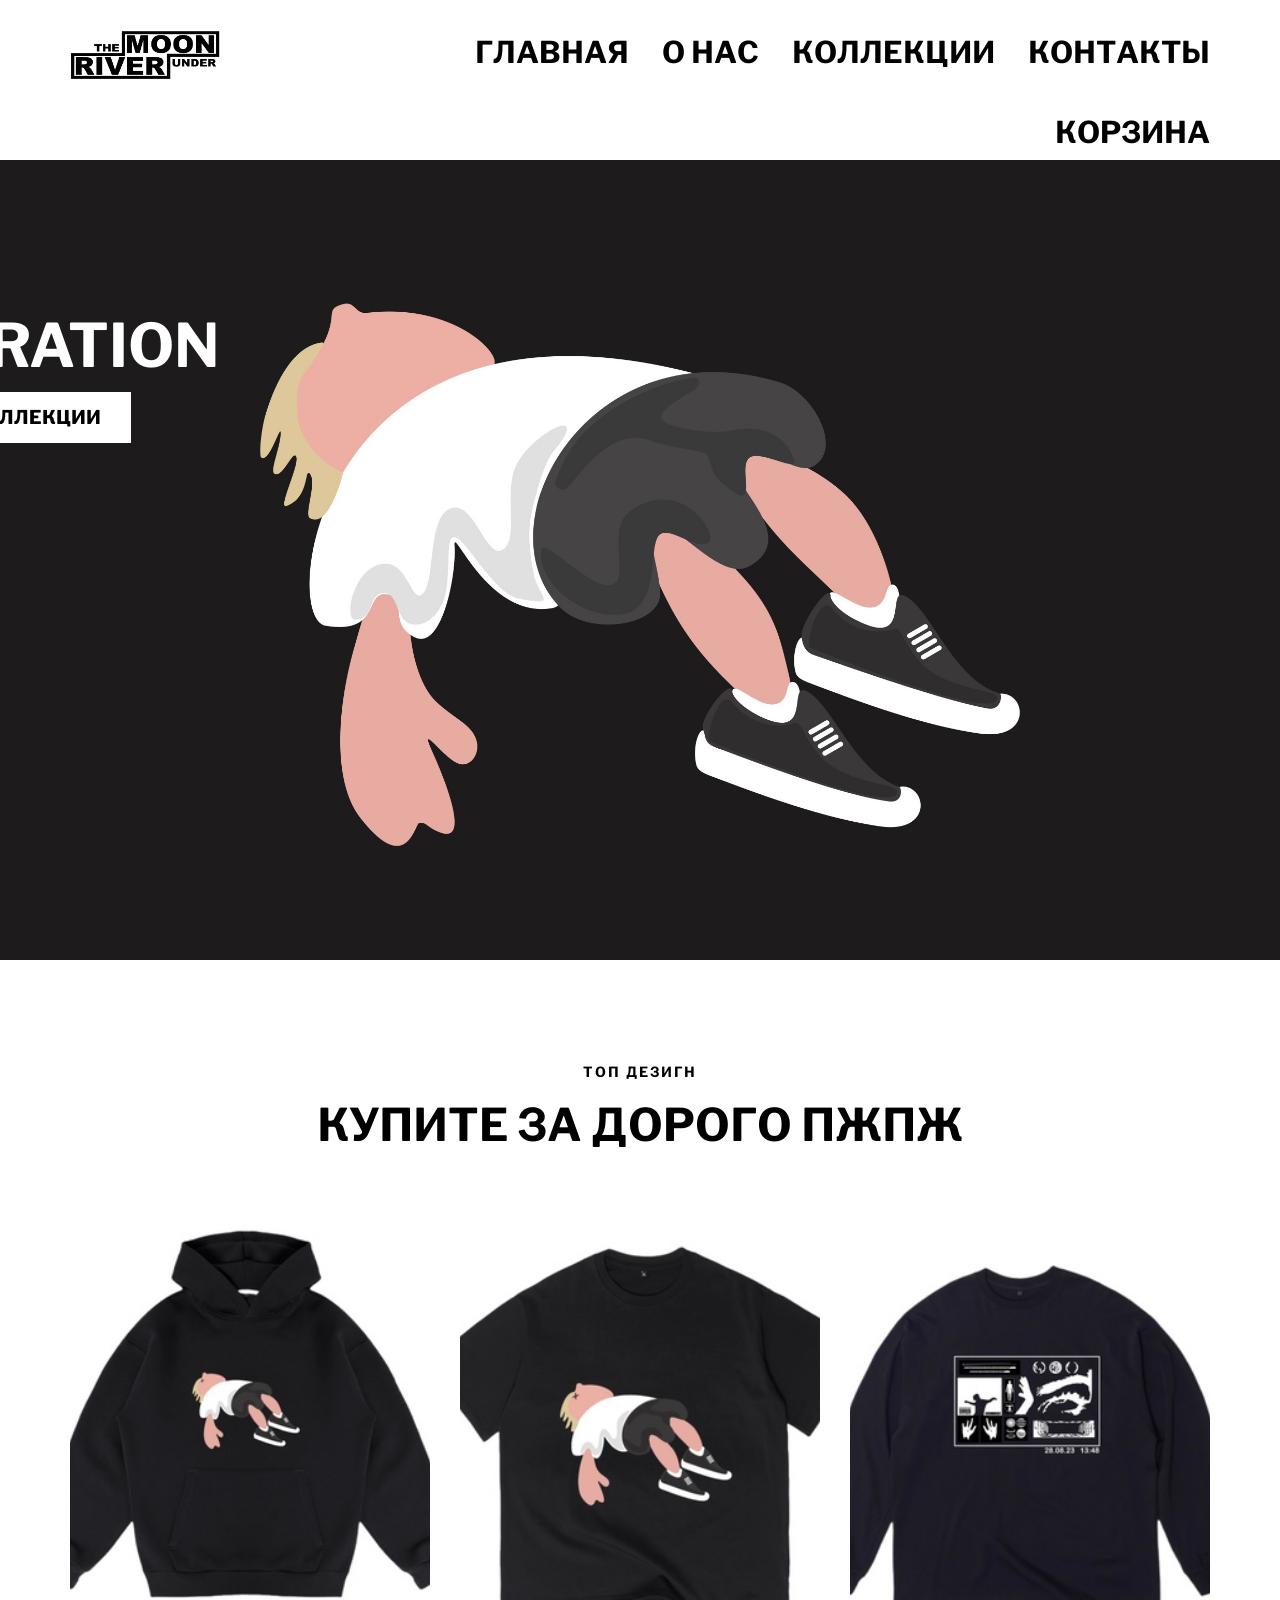
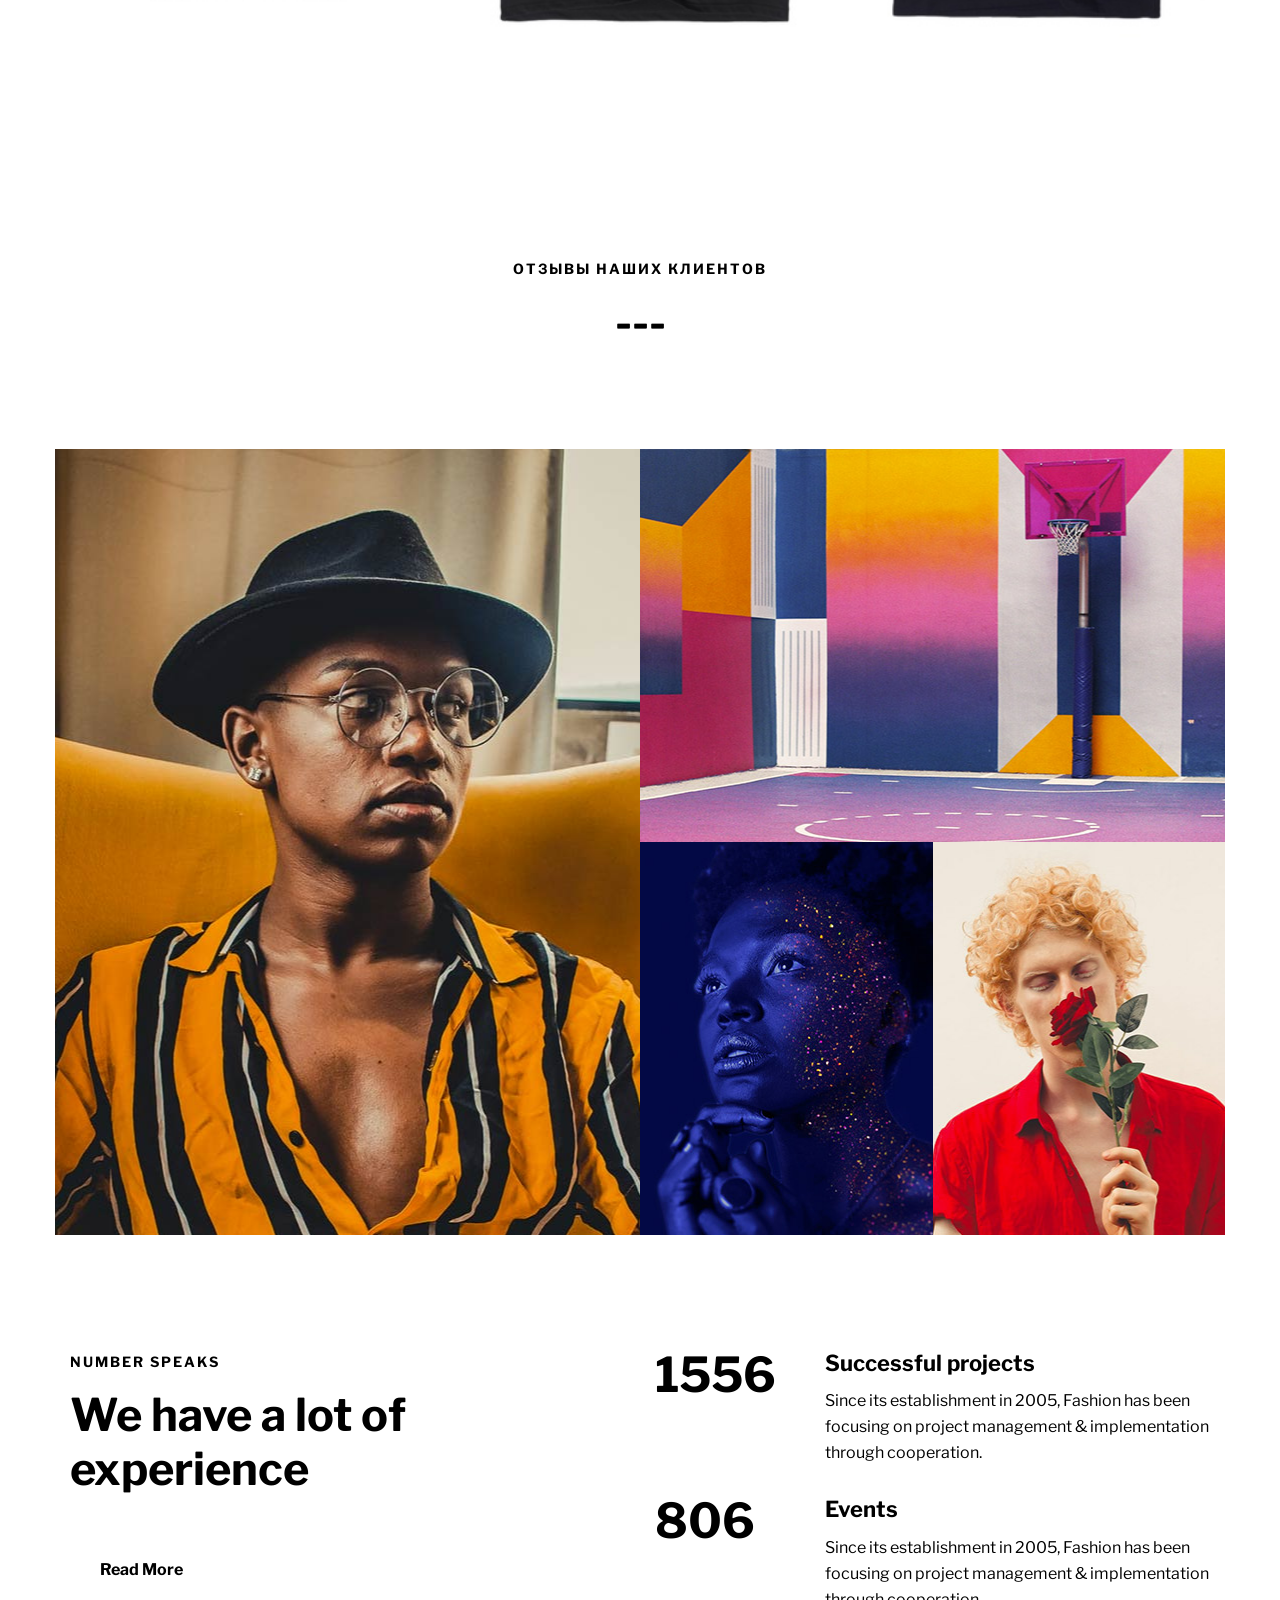
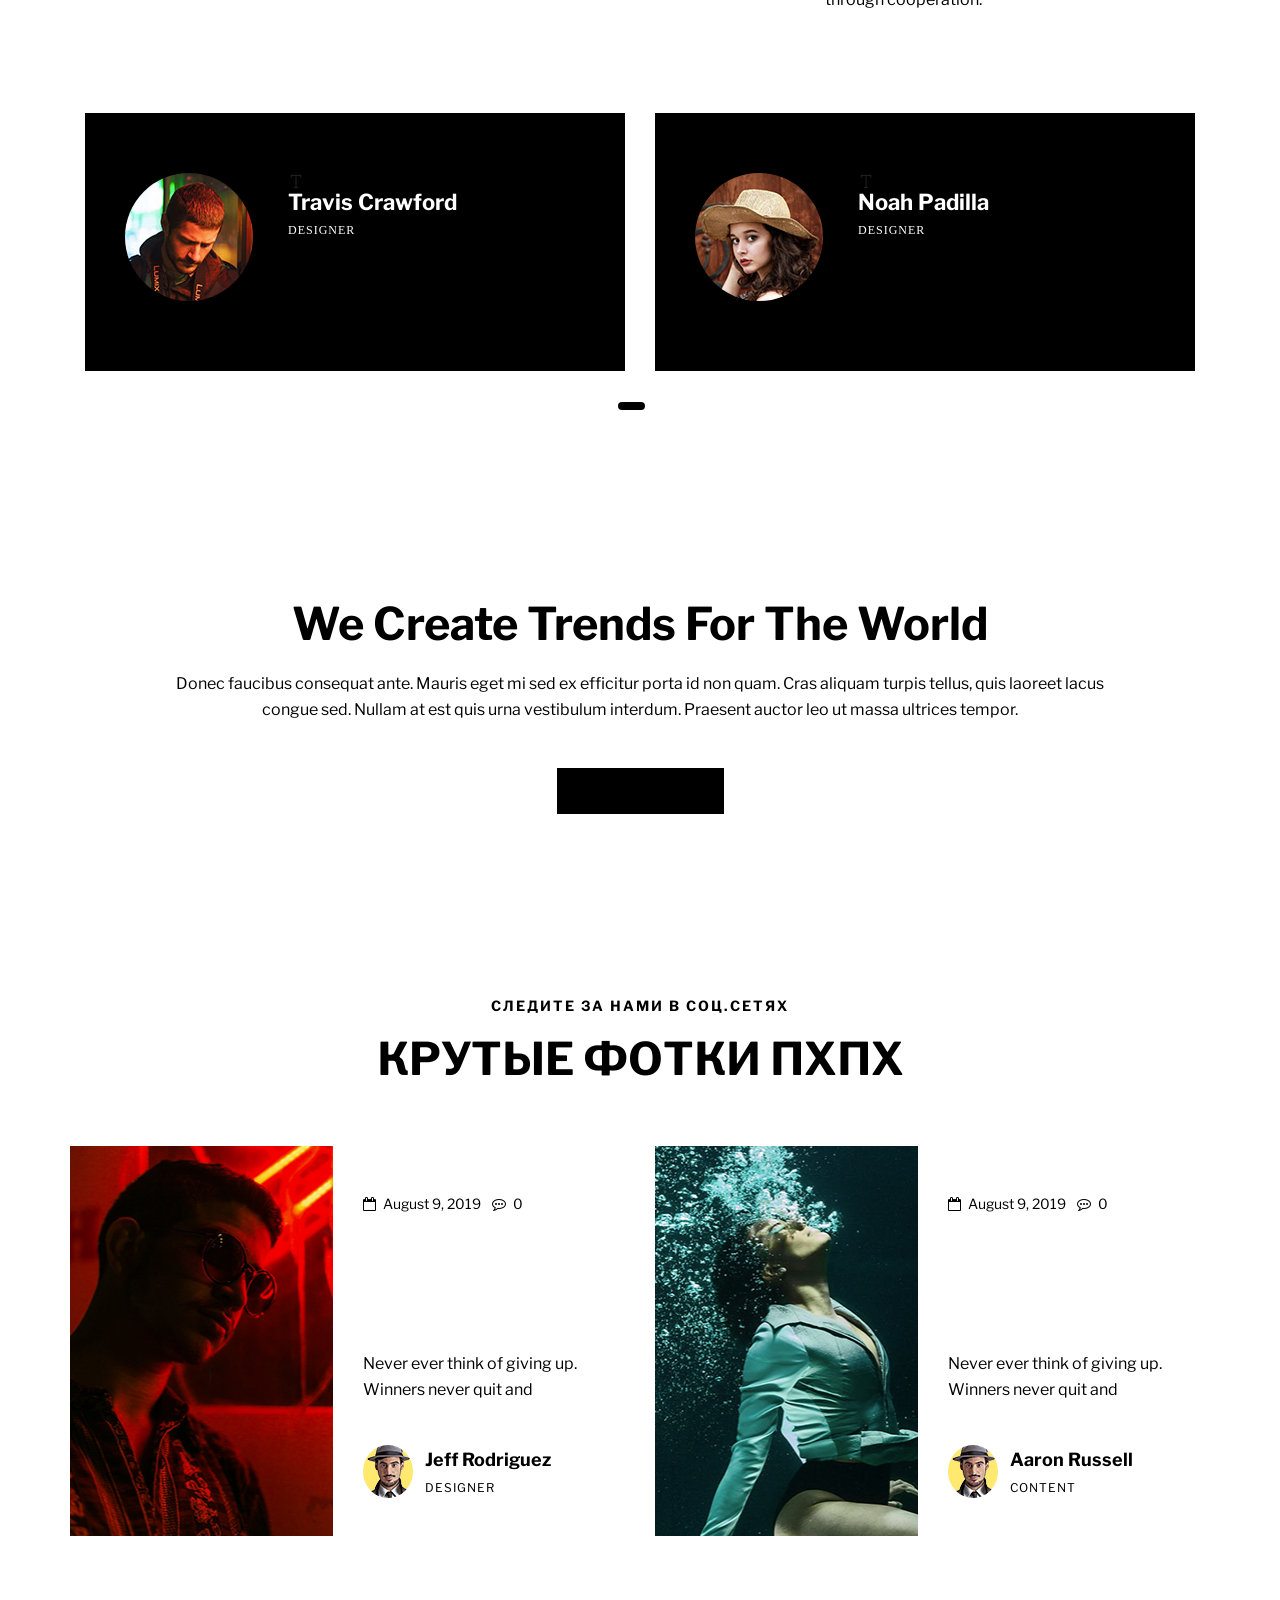
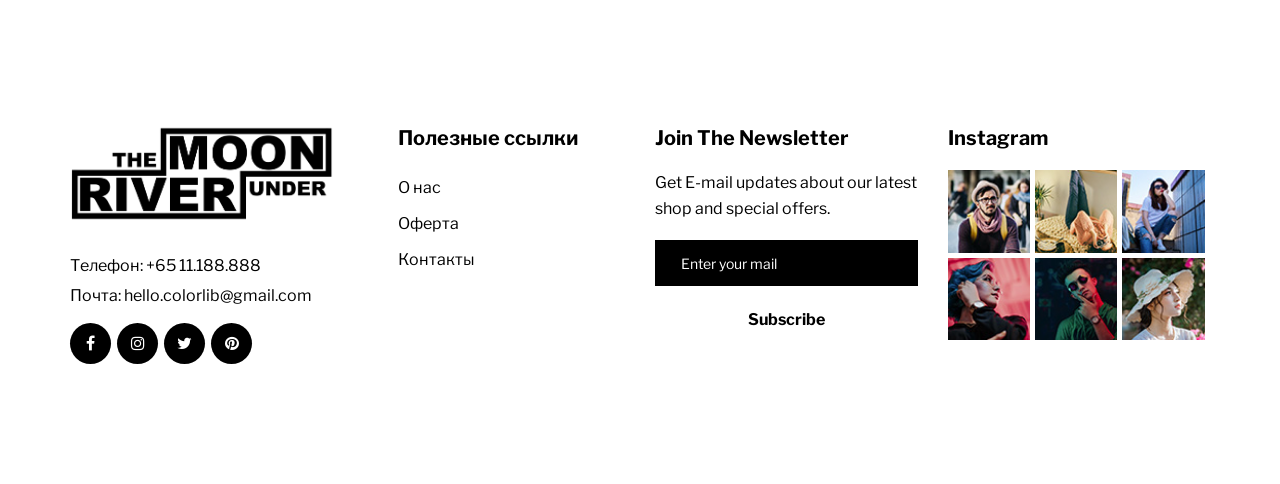
==== commit c035ea21: "Add files via upload" ====
--- a/index.html
+++ b/index.html
@@ -97,19 +97,19 @@
                             
                             <div class="mt-title">
                                 <h4>Худи</h4>
-                                <span>Плотность 230</span>
+                                <span>  ПЛОТНОСТЬ 230 <br> 100% ХЛОПОК</span>
                             </div>
                             
                         </div>
                     </div>
                 </div>
                 <div class="col-lg-4 col-md-6">
-                    <div class="member-item set-bg" data-setbg="">
+                    <div class="member-item set-bg" data-setbg="img/member/member-2.jpg">
                         <div class="mi-text">
                             
                             <div class="mt-title">
-                                <h4>Футболка</h4>
-                                <span>  Designer 31</span>
+                                <h4>ФУТБОЛКА</h4>
+                                <span>  ПЛОТНОСТЬ 230 <br> 100% ХЛОПОК</span>
                             </div>
                         </div>
                     </div>
@@ -120,7 +120,7 @@
                             
                             <div class="mt-title">
                                 <h4>Свитшот</h4>
-                                <span>плотность 300</span>
+                                <span>  ПЛОТНОСТЬ 230 <br> 100% ХЛОПОК</span>
                 <!-- 
                                 <p>
                                 </p> 
@@ -135,69 +135,11 @@
     </section>
     <!-- Member Section End -->
     <!-- About Us Section Begin -->
-    <section class="about-us-section spad">
-        <div class="container">
-            <div class="row">
-                <div class="col-lg-6">
-                    <div class="as-pic">
-                        <img src="" alt="">
-                    </div>
-                </div>
-                <div class="col-lg-6">
-                    <div class="as-text">
-                        <div class="section-title">
-                            <span>About us</span>
-                            <h2>About Story</h2>
-                        </div>
-                        <p class="f-para">Lorem ipsum dolor sit amet, consectetur adipisicing elit, sed do eiusmod
-                            tempor incididunt ut labore et dolore magna aliqua. </p>
-                        <p class="s-para">Lorem ipsum dolor sit amet, consectetur adipisicing elit, sed do eiusmod
-                            tempor incididunt ut labore et dolore magna aliqua. Lorem ipsum dolor sit amet, consectetur
-                            adipisicing elit, sed do eiusmod tempor incididunt ut labore et dolore magna aliqua. </p>
-                        <a href="#" class="primary-btn">Read More</a>
-                    </div>
-                </div>
-            </div>
-        </div>
-    </section>
+   
     <!-- About Us Section End -->
 
     <!-- Services Section Begin -->
-    <section class="services-section spad">
-        <div class="container">
-            <div class="row">
-                <div class="col-lg-12">
-                    <div class="section-title">
-                        <span>ЛУЧШЕЕ КАЧЕСТВО ПО ДОСТУПНЫМ ЦЕНАМ</span>
-                        <h2>СКИДКА НА СЛЕДУЮЩИЙ ЗАКАЗ</h2>
-                    </div>
-                </div>
-            </div>
-            <div class="row">
-                <div class="col-lg-4 col-md-6">
-                    <div class="service-item">
-                        <img src="img/services/service-1.png" alt="">
-                        <h4>Modern Design</h4>
-                        <p>Brook embraces a modern look with various enhanced pre-defined page elements.</p>
-                    </div>
-                </div>
-                <div class="col-lg-4 col-md-6">
-                    <div class="service-item">
-                        <img src="img/services/service-2.png" alt="">
-                        <h4>Content</h4>
-                        <p>Brook embraces a modern look with various enhanced pre-defined page elements.</p>
-                    </div>
-                </div>
-                <div class="col-lg-4 col-md-6">
-                    <div class="service-item">
-                        <img src="img/services/service-3.png" alt="">
-                        <h4>Make Up</h4>
-                        <p>Brook embraces a modern look with various enhanced pre-defined page elements.</p>
-                    </div>
-                </div>
-            </div>
-        </div>
-    </section>
+    
     <!-- Services Section End -->
 
     <!-- Portfolio Section Begin -->
--- a/css/style.css
+++ b/css/style.css
@@ -471,109 +471,9 @@
   About Us Section
 -----------------------*/
 
-.about-us-section {
-	background: #fff;
-}
-
-.as-pic img {
-	min-width: 100%;
-}
-
-.as-text {
-	padding-top: 30px;
-	padding-left: 20px;
-}
-
-.as-text.ap-text {
-	padding-top: 14px;
-}
-
-.as-text .section-title {
-	text-align: left;
-	margin-bottom: 15px;
-}
-
-.as-text p {
-	color: #000;
-}
-
-.as-text p.f-para {
-	margin-bottom: 10px;
-}
-
-.as-text p.s-para {
-	margin-bottom: 37px;
-}
-
-.as-text .about-counter .ac-item {
-	float: left;
-	margin-right: 48px;
-	position: relative;
-}
-
-.as-text .about-counter .ac-item:after {
-	position: absolute;
-	right: -20px;
-	top: 8px;
-	height: 65px;
-	width: 1px;
-	background: #fff;
-	content: "";
-}
-
-.as-text .about-counter .ac-item:last-child {
-	margin-right: 0;
-	padding-right: 0;
-}
-
-.as-text .about-counter .ac-item:last-child:after {
-	display: none;
-}
-
-.as-text .about-counter .ac-item h2 {
-	color: #000;
-	font-weight: 700;
-	margin-bottom: 10px;
-}
-
-.as-text .about-counter .ac-item p {
-	text-transform: uppercase;
-	letter-spacing: 2px;
-	margin-bottom: 0;
-}
-
 /*---------------------
   Services Section
 -----------------------*/
-
-.services-section {
-	background: #fff;
-	padding-top: 0;
-	padding-bottom: 80px;
-}
-
-.service-item {
-	text-align: center;
-	background: #000;
-	padding: 46px 50px 0;
-	height: 325px;
-	-webkit-transition: all 0.3s;
-	-o-transition: all 0.3s;
-	transition: all 0.3s;
-	margin-bottom: 30px;
-}
-
-.service-item:hover {
-	border-bottom: 3px solid #fff;
-}
-
-.service-item h4 {
-	font-size: 22px;
-	color: #fff;
-	font-weight: 700;
-	margin-top: 33px;
-	margin-bottom: 25px;
-}
 
 /*---------------------
   Portfolio Section
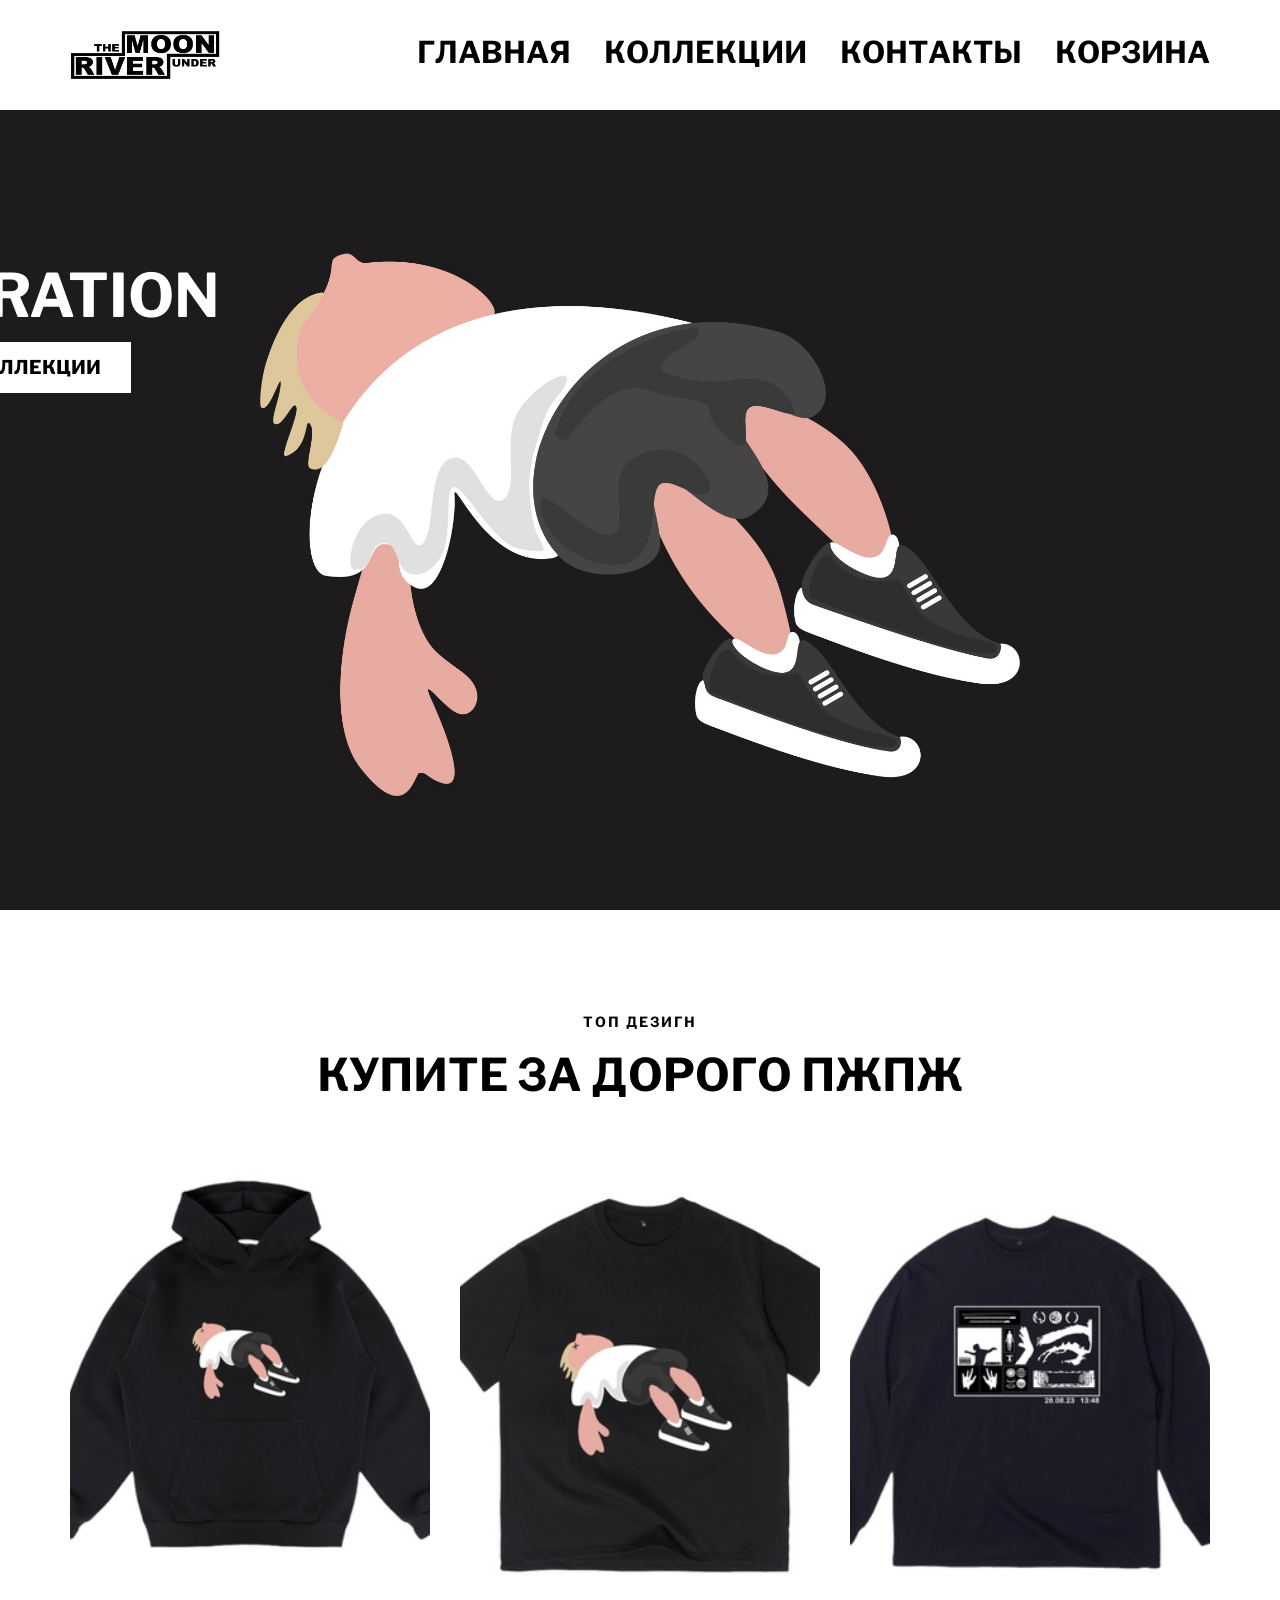
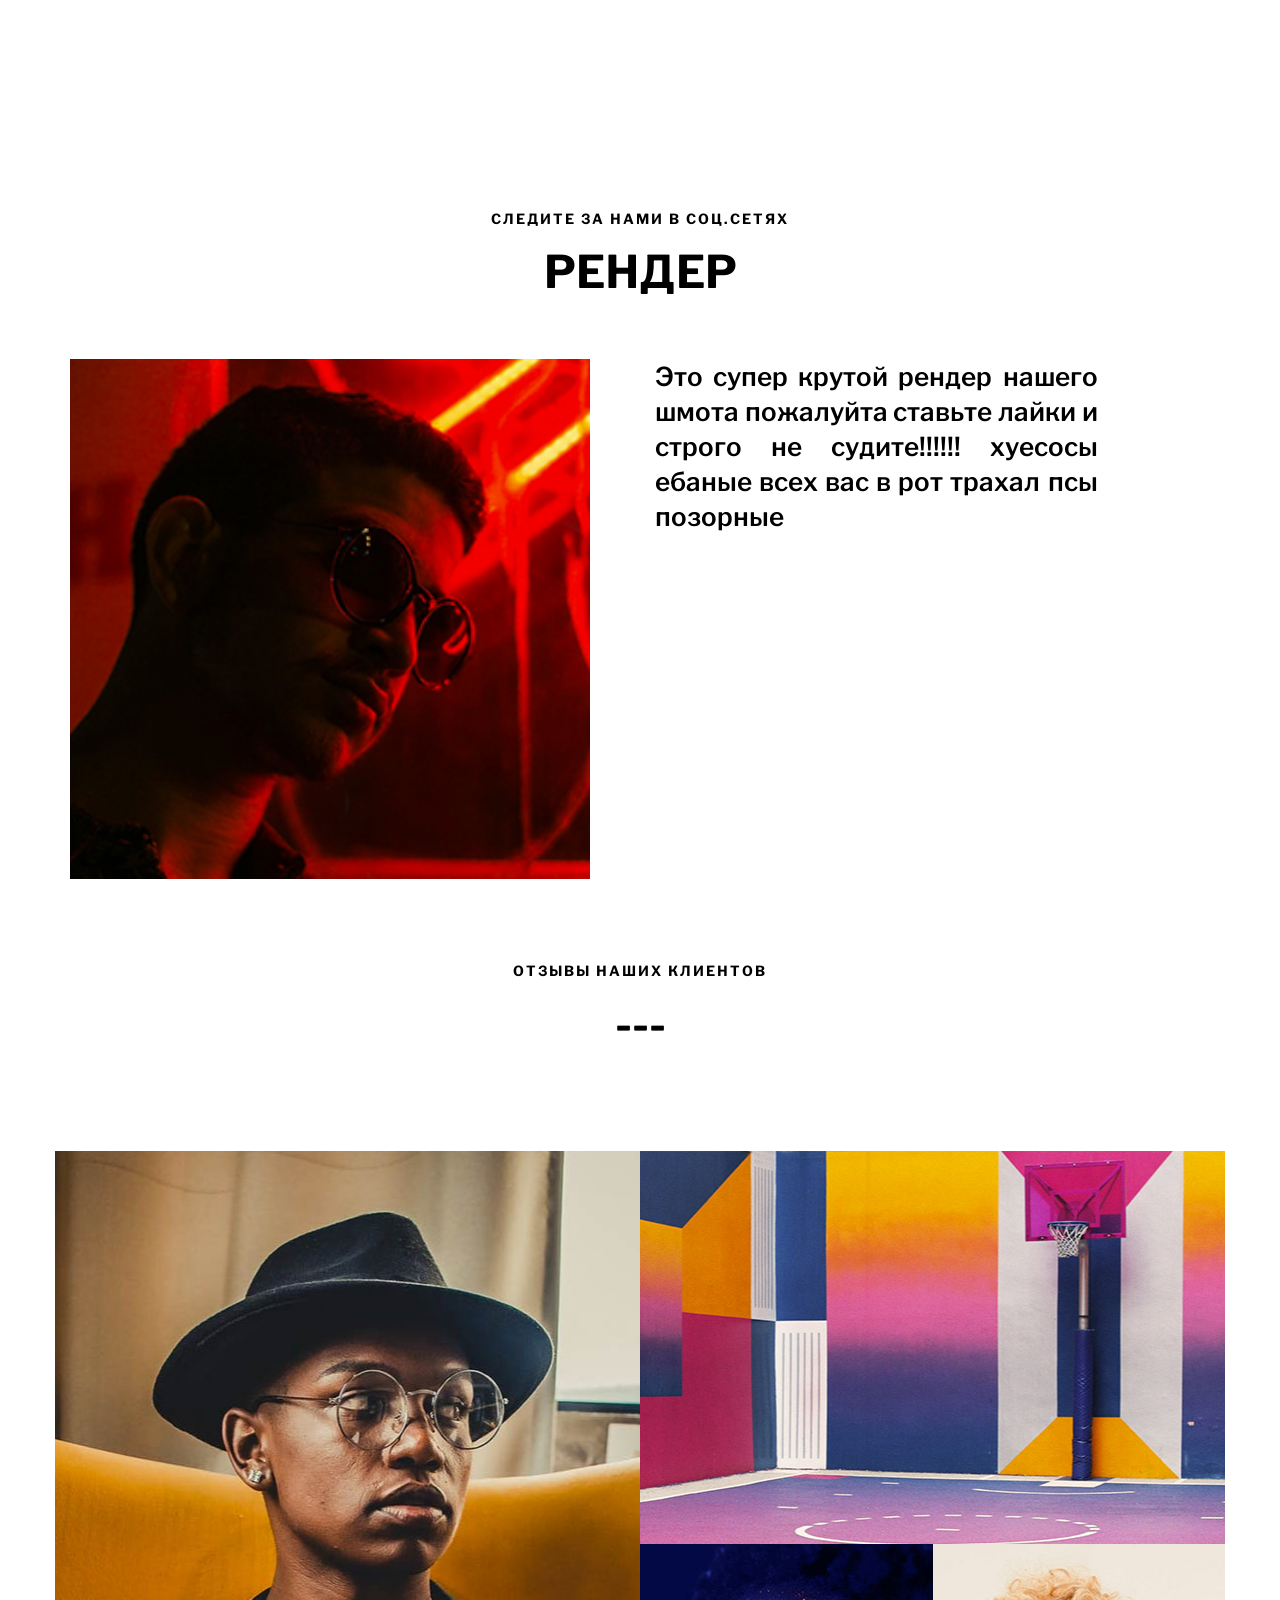
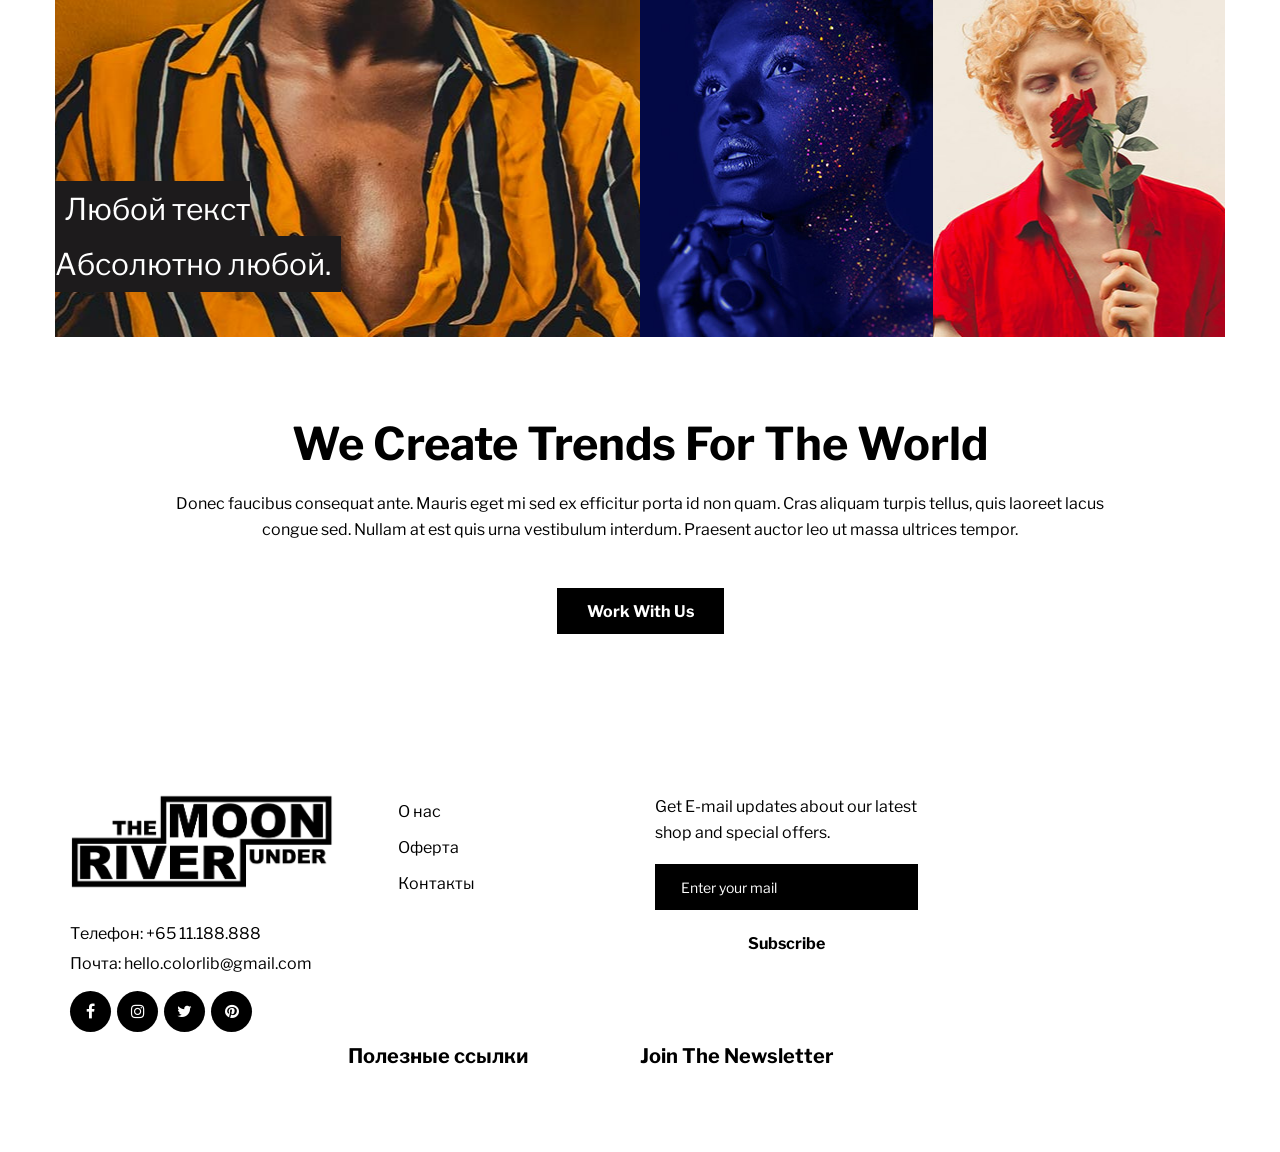
==== commit d7284406: "Add files via upload" ====
--- a/index.html
+++ b/index.html
@@ -44,9 +44,8 @@
                     <div class="main-menu mobile-menu">
                         <ul>
                             <li class="active"><a href="./index.html">ГЛАВНАЯ</a></li>
-                            <li><a href="./about-us.html">О НАС</a></li>
-                            
-                            <li><a href="./gallery.html">КОЛЛЕКЦИИ</a>
+                            
+                            <li><a href="./catalog.html">КОЛЛЕКЦИИ</a>
                                 <ul class="dropdown">
                                     <li><a href="gallery.html">INSPIRATION</a></li>
 <!-- вкладки для коллекции -->
@@ -133,6 +132,47 @@
             </div>
         </div>
     </section>
+    <!-- Blog Section Begin -->
+    <div class="blog-section latest-blog spad">
+        <div class="container">
+            <div class="row">
+                <div class="col-lg-12">
+                    <div class="section-title">
+                        <span>СЛЕДИТЕ ЗА НАМИ В СОЦ.СЕТЯХ</span>
+                        <h2>РЕНДЕР</h2>
+                    </div>
+                </div>
+            </div>
+            <div class="row">
+                <div class="col-md-6">
+                    <div class="blog-item">
+                        <div class="row">
+                            <div class="col-lg-6">
+                                <div class="bi-pic set-bg" data-setbg="img/blog/blog-1.jpg"></div>
+                            </div>
+                            <div class="col-lg-6">
+                                <div class="bi-text">
+                                </div>
+                            </div>
+                        </div>
+                    </div>
+                </div>
+                <div class="col-md-6">
+                    <div class="blog-item">
+                        <div class="row">
+                        
+                            <div class="col-lg-6">
+                                <div class="bi-text">
+                                    <p>Это супер крутой рендер нашего шмота пожалуйта ставьте лайки и строго не судите!!!!!! хуесосы ебаные всех вас в рот трахал псы позорные</p>
+                                </div>
+                            </div>
+                        </div>
+                    </div>
+                </div>
+            </div>
+        </div>
+    </div>
+    <!-- Blog Section End -->
     <!-- Member Section End -->
     <!-- About Us Section Begin -->
    
@@ -156,12 +196,13 @@
             <div class="row">
                 <div class="col-lg-6">
                     <div class="portfolio-item set-bg large-item" data-setbg="img/portfolio/portfolio-1.jpg">
-                        <div class="pi-hover">
-                            <a href="#" class="chain-icon"><i class="fa fa-chain"></i></a>
-                            <a href="img/portfolio/portfolio-1.jpg" class="search-icon image-popup"><i
-                                    class="fa fa-search"></i></a>
-                        </div>
-                    </div>
+                        <div class="image">
+                            <img data-setbg="img/black.jpeg">
+                            
+    <h5><span>Любой текст<br>Абсолютно любой.</span></h5>
+</div>
+                    </div>
+                    
                 </div>
                 <div class="col-lg-6">
                     <div class="portfolio-item set-bg" data-setbg="img/portfolio/portfolio-2.jpg">
@@ -198,112 +239,14 @@
     <!-- Portfolio Section End -->
 
     <!-- Counter Section Begin -->
-    <section class="counter-section spad">
-        <div class="container">
-            <div class="row">
-                <div class="col-lg-6">
-                    <div class="counter-text">
-                        <div class="section-title">
-                            <span>Number Speaks</span>
-                            <h2>We have a lot of <br />experience</h2>
-                        </div>
-                        <a href="#" class="primary-btn">Read More</a>
-                    </div>
-                </div>
-                <div class="col-lg-6">
-                    <div class="counter-item">
-                        <div class="ci-number count">
-                            2034
-                        </div>
-                        <div class="ci-text">
-                            <h4>Successful projects</h4>
-                            <p>Since its establishment in 2005, Fashion has been focusing on project management &
-                                implementation through cooperation.</p>
-                        </div>
-                    </div>
-                    <div class="counter-item">
-                        <div class="ci-number count">
-                            1054
-                        </div>
-                        <div class="ci-text">
-                            <h4>Events</h4>
-                            <p>Since its establishment in 2005, Fashion has been focusing on project management &
-                                implementation through cooperation.</p>
-                        </div>
-                    </div>
-                </div>
-            </div>
-        </div>
-    </section>
+   
+                
+                
+   
     <!-- Counter Section End -->
 
     <!-- Testimonial Section Begin -->
-    <section class="testimonial-section spad">
-        <div class="container">
-            <div class="row testimonial-slider owl-carousel">
-                <div class="col-lg-6">
-                    <div class="testimonial-item">
-                        <div class="ti-pic">
-                            <img src="img/testimonial/testimonial-1.jpg" alt="">
-                        </div>
-                        <div class="ti-text">
-                            <div class="ti-title">
-                                <h4>Travis Crawford</h4>
-                                <span>Designer</span>
-                            </div>
-                            <p>Adipisci velit, sed quia non numquam eius modi tempora incidunt ut labore et dolore
-                                magnam aliquam quaerat voluptatem.</p>
-                        </div>
-                    </div>
-                </div>
-                <div class="col-lg-6">
-                    <div class="testimonial-item">
-                        <div class="ti-pic">
-                            <img src="img/testimonial/testimonial-2.jpg" alt="">
-                        </div>
-                        <div class="ti-text">
-                            <div class="ti-title">
-                                <h4>Noah Padilla</h4>
-                                <span>Designer</span>
-                            </div>
-                            <p>Adipisci velit, sed quia non numquam eius modi tempora incidunt ut labore et dolore
-                                magnam aliquam quaerat voluptatem.</p>
-                        </div>
-                    </div>
-                </div>
-                <div class="col-lg-6">
-                    <div class="testimonial-item">
-                        <div class="ti-pic">
-                            <img src="img/testimonial/testimonial-3.jpg" alt="">
-                        </div>
-                        <div class="ti-text">
-                            <div class="ti-title">
-                                <h4>Noah Padilla</h4>
-                                <span>Designer</span>
-                            </div>
-                            <p>Adipisci velit, sed quia non numquam eius modi tempora incidunt ut labore et dolore
-                                magnam aliquam quaerat voluptatem.</p>
-                        </div>
-                    </div>
-                </div>
-                <div class="col-lg-6">
-                    <div class="testimonial-item">
-                        <div class="ti-pic">
-                            <img src="img/testimonial/testimonial-4.jpg" alt="">
-                        </div>
-                        <div class="ti-text">
-                            <div class="ti-title">
-                                <h4>Noah Padilla</h4>
-                                <span>Designer</span>
-                            </div>
-                            <p>Adipisci velit, sed quia non numquam eius modi tempora incidunt ut labore et dolore
-                                magnam aliquam quaerat voluptatem.</p>
-                        </div>
-                    </div>
-                </div>
-            </div>
-        </div>
-    </section>
+   
     <!-- Testimonial Section End -->
 
     <!-- Call To Action Section Begin -->
@@ -326,78 +269,7 @@
 
     
 
-    <!-- Blog Section Begin -->
-    <div class="blog-section latest-blog spad">
-        <div class="container">
-            <div class="row">
-                <div class="col-lg-12">
-                    <div class="section-title">
-                        <span>СЛЕДИТЕ ЗА НАМИ В СОЦ.СЕТЯХ</span>
-                        <h2>КРУТЫЕ ФОТКИ ПХПХ</h2>
-                    </div>
-                </div>
-            </div>
-            <div class="row">
-                <div class="col-md-6">
-                    <div class="blog-item">
-                        <div class="row">
-                            <div class="col-lg-6">
-                                <div class="bi-pic set-bg" data-setbg="img/blog/blog-1.jpg"></div>
-                            </div>
-                            <div class="col-lg-6">
-                                <div class="bi-text">
-                                    <ul>
-                                        <li><i class="fa fa-calendar-o"></i> August 9, 2019</li>
-                                        <li><i class="fa fa-commenting-o"></i> 0</li>
-                                    </ul>
-                                    <h4><a href="#">Every Single Way You Can Wear Pastel Makeup This Spring</a></h4>
-                                    <p>Never ever think of giving up. Winners never quit and</p>
-                                    <div class="bt-author">
-                                        <div class="ba-pic">
-                                            <img src="img/blog/author-1.jpg" alt="">
-                                        </div>
-                                        <div class="ba-text">
-                                            <h5>Jeff Rodriguez</h5>
-                                            <span>Designer</span>
-                                        </div>
-                                    </div>
-                                </div>
-                            </div>
-                        </div>
-                    </div>
-                </div>
-                <div class="col-md-6">
-                    <div class="blog-item">
-                        <div class="row">
-                            <div class="col-lg-6">
-                                <div class="bi-pic set-bg" data-setbg="img/blog/blog-2.jpg"></div>
-                            </div>
-                            <div class="col-lg-6">
-                                <div class="bi-text">
-                                    <ul>
-                                        <li><i class="fa fa-calendar-o"></i> August 9, 2019</li>
-                                        <li><i class="fa fa-commenting-o"></i> 0</li>
-                                    </ul>
-                                    <h4><a href="#">Everything Coming to Netflix Canada in May 2019</a></h4>
-                                    <p>Never ever think of giving up. Winners never quit and</p>
-                                    <div class="bt-author">
-                                        <div class="ba-pic">
-                                            <img src="img/blog/author-1.jpg" alt="">
-                                        </div>
-                                        <div class="ba-text">
-                                            <h5>Aaron Russell</h5>
-                                            <span>Content</span>
-                                        </div>
-                                    </div>
-                                </div>
-                            </div>
-                        </div>
-                    </div>
-                </div>
-            </div>
-        </div>
-    </div>
-    <!-- Blog Section End -->
+    
 
     <!-- Footer Section Begin -->
     <section class="footer-section">
@@ -444,19 +316,7 @@
                         </form>
                     </div>
                 </div>
-                <div class="col-lg-3 col-md-6">
-                    <div class="footer-widget">
-                        <h5>Instagram</h5>
-                        <div class="insta-pic">
-                            <img src="img/instagram/instagram-1.jpg" alt="">
-                            <img src="img/instagram/instagram-2.jpg" alt="">
-                            <img src="img/instagram/instagram-3.jpg" alt="">
-                            <img src="img/instagram/instagram-4.jpg" alt="">
-                            <img src="img/instagram/instagram-5.jpg" alt="">
-                            <img src="img/instagram/instagram-6.jpg" alt="">
-                        </div>
-                    </div>
-                </div>
+
             </div>
             <div class="copyright-text"><p></p></div>
         </div>
--- a/css/style.css
+++ b/css/style.css
@@ -466,6 +466,387 @@
 	margin-right: 0;
 }
 
+/*---------------------
+  Blog Details Hero
+-----------------------*/
+
+.blog-hero-section {
+	padding-top: 130px;
+	padding-bottom: 120px;
+}
+
+.blog-hero-section .bh-text span {
+	font-size: 14px;
+	color: #ffffff;
+	text-transform: uppercase;
+	font-weight: 700;
+	background: #000;
+	padding: 5px 26px;
+}
+
+.blog-hero-section .bh-text h2 {
+	font-size: 60px;
+	color: #ffffff;
+	font-weight: 700;
+	line-height: 72px;
+	margin-top: 34px;
+	margin-bottom: 16px;
+}
+
+.blog-hero-section .bh-text ul li {
+	font-size: 14px;
+	color: #ffffff;
+	text-transform: uppercase;
+	letter-spacing: 1px;
+	margin-right: 45px;
+	display: inline-block;
+	list-style: none;
+	position: relative;
+}
+
+.blog-hero-section .bh-text ul li:after {
+	position: absolute;
+	right: -24px;
+	top: 4px;
+	width: 1px;
+	height: 15px;
+	background: #000;
+	content: "";
+}
+
+.blog-hero-section .bh-text ul li:last-child {
+	margin-right: 0;
+}
+
+.blog-hero-section .bh-text ul li:last-child:after {
+	display: none;
+}
+
+/*---------------------
+  Blog Details Section
+-----------------------*/
+
+.blog-details-section {
+	background: #000;
+}
+
+.bd-text .bd-title {
+	margin-bottom: 65px;
+}
+
+.bd-text .bd-title p {
+	line-height: 30px;
+	font-size: 17px;
+}
+
+.bd-text .bd-pic {
+	margin-bottom: 46px;
+}
+
+.bd-text .bd-pic img {
+	min-width: 100%;
+	margin-bottom: 20px;
+}
+
+.bd-text .bd-more-text {
+	margin-bottom: 62px;
+}
+
+.bd-text .bd-more-text .bm-item {
+	margin-bottom: 32px;
+}
+
+.bd-text .bd-more-text .bm-item h3 {
+	color: #000;
+	font-weight: 700;
+	margin-bottom: 20px;
+}
+
+.bd-text .bd-more-text .bm-item p {
+	font-size: 17px;
+	line-height: 30px;
+}
+
+.bd-text .bd-quote {
+	background: #000000;
+	padding: 40px 110px 30px 130px;
+	position: relative;
+	margin-bottom: 60px;
+}
+
+.bd-text .bd-quote img {
+	position: absolute;
+	left: 50px;
+	top: 45px;
+}
+
+.bd-text .bd-quote p {
+	font-size: 24px;
+	line-height: 36px;
+	margin-bottom: 22px;
+}
+
+.bd-text .bd-quote .quote-author h5 {
+	color: #000;
+	margin-bottom: 4px;
+}
+
+.bd-text .bd-quote .quote-author span {
+	color: #000;
+	font-size: 14px;
+}
+
+.bd-text .bd-last-para {
+	margin-bottom: 90px;
+}
+
+.bd-text .bd-last-para p {
+	font-size: 17px;
+	line-height: 30px;
+}
+
+.bd-text .tag-share {
+	border-top: 1px solid #000;
+	padding-top: 30px;
+	overflow: hidden;
+	margin-bottom: 70px;
+}
+
+.bd-text .tag-share .tags {
+	float: left;
+}
+
+.bd-text .tag-share .tags a {
+	display: inline-block;
+	background: #000;
+	font-size: 10px;
+	color: #ffffff;
+	text-transform: uppercase;
+	font-weight: 700;
+	letter-spacing: 1px;
+	padding: 5px 19px;
+	margin-right: 6px;
+	-webkit-transition: all 0.3s;
+	-o-transition: all 0.3s;
+	transition: all 0.3s;
+}
+
+.bd-text .tag-share .tags a:hover {
+	background: #000;
+}
+
+.bd-text .tag-share .social-share {
+	text-align: right;
+}
+
+.bd-text .tag-share .social-share a {
+	font-size: 16px;
+	color: #000;
+	margin-left: 25px;
+	-webkit-transition: all 0.3s;
+	-o-transition: all 0.3s;
+	transition: all 0.3s;
+}
+
+.bd-text .tag-share .social-share a:hover {
+	color: #000;
+}
+
+.bd-text .tag-share .social-share span {
+	font-size: 16px;
+	color: #000;
+}
+
+.bd-text .blog-author {
+	text-align: center;
+	margin-bottom: 56px;
+}
+
+.bd-text .blog-author img {
+	height: 117px;
+	width: 117px;
+	border-radius: 50%;
+}
+
+.bd-text .blog-author h5 {
+	font-size: 20px;
+	color: #ffffff;
+	font-weight: 700;
+	margin-top: 28px;
+	margin-bottom: 12px;
+}
+
+.bd-text .blog-author p {
+	font-size: 17px;
+}
+
+.bd-text .blog-author .bt-social a {
+	display: inline-block;
+	color: #b3b3b3;
+	font-size: 14px;
+	margin-right: 30px;
+	-webkit-transition: all 0.3s;
+	-o-transition: all 0.3s;
+	transition: all 0.3s;
+}
+
+.bd-text .blog-author .bt-social a:hover {
+	color: #000;
+}
+
+.bd-text .blog-author .bt-social a:last-child {
+	margin-right: 0;
+}
+
+.bd-text .leave-comment h2 {
+	color: #ffffff;
+	font-weight: 700;
+	margin-bottom: 36px;
+}
+
+.comment-form input,
+.contact-form input {
+	height: 50px;
+	width: 100%;
+	border: none;
+	font-size: 16px;
+	color: #b3b3b3;
+	padding-left: 20px;
+	background: #393939;
+	-webkit-transition: all 0.3s;
+	-o-transition: all 0.3s;
+	transition: all 0.3s;
+	margin-bottom: 30px;
+}
+
+.comment-form input::-webkit-input-placeholder,
+.contact-form input::-webkit-input-placeholder {
+	color: #b3b3b3;
+}
+
+.comment-form input::-moz-placeholder,
+.contact-form input::-moz-placeholder {
+	color: #b3b3b3;
+}
+
+.comment-form input:-ms-input-placeholder,
+.contact-form input:-ms-input-placeholder {
+	color: #b3b3b3;
+}
+
+.comment-form input::-ms-input-placeholder,
+.contact-form input::-ms-input-placeholder {
+	color: #b3b3b3;
+}
+
+.comment-form input::placeholder,
+.contact-form input::placeholder {
+	color: #b3b3b3;
+}
+
+.comment-form input:focus,
+.contact-form input:focus {
+	background: #ffffff;
+	color: #000;
+}
+
+.comment-form input:focus::-webkit-input-placeholder,
+.contact-form input:focus::-webkit-input-placeholder {
+	color: #000;
+}
+
+.comment-form input:focus::-moz-placeholder,
+.contact-form input:focus::-moz-placeholder {
+	color: #000;
+}
+
+.comment-form input:focus:-ms-input-placeholder,
+.contact-form input:focus:-ms-input-placeholder {
+	color: #000;
+}
+
+.comment-form input:focus::-ms-input-placeholder,
+.contact-form input:focus::-ms-input-placeholder {
+	color: #000;
+}
+
+.comment-form input:focus::placeholder,
+.contact-form input:focus::placeholder {
+	color: #000;
+}
+
+.comment-form textarea,
+.contact-form textarea {
+	width: 100%;
+	border: none;
+	font-size: 16px;
+	color: #b3b3b3;
+	padding-left: 20px;
+	background: #393939;
+	height: 110px;
+	padding-top: 12px;
+	resize: none;
+	-webkit-transition: all 0.3s;
+	-o-transition: all 0.3s;
+	transition: all 0.3s;
+	margin-bottom: 45px;
+}
+
+.comment-form textarea::-webkit-input-placeholder,
+.contact-form textarea::-webkit-input-placeholder {
+	color: #b3b3b3;
+}
+
+.comment-form textarea::-moz-placeholder,
+.contact-form textarea::-moz-placeholder {
+	color: #b3b3b3;
+}
+
+.comment-form textarea:-ms-input-placeholder,
+.contact-form textarea:-ms-input-placeholder {
+	color: #b3b3b3;
+}
+
+.comment-form textarea::-ms-input-placeholder,
+.contact-form textarea::-ms-input-placeholder {
+	color: #b3b3b3;
+}
+
+.comment-form textarea::placeholder,
+.contact-form textarea::placeholder {
+	color: #b3b3b3;
+}
+
+.comment-form textarea:focus,
+.contact-form textarea:focus {
+	background: #ffffff;
+	color: #000;
+}
+
+.comment-form textarea:focus::-webkit-input-placeholder,
+.contact-form textarea:focus::-webkit-input-placeholder {
+	color: #000;
+}
+
+.comment-form textarea:focus::-moz-placeholder,
+.contact-form textarea:focus::-moz-placeholder {
+	color: #000;
+}
+
+.comment-form textarea:focus:-ms-input-placeholder,
+.contact-form textarea:focus:-ms-input-placeholder {
+	color: #000;
+}
+
+.comment-form textarea:focus::-ms-input-placeholder,
+.contact-form textarea:focus::-ms-input-placeholder {
+	color: #000;
+}
+
+.comment-form textarea:focus::placeholder,
+.contact-form textarea:focus::placeholder {
+	color: #000;
+}
 
 /*---------------------
   About Us Section
@@ -544,7 +925,7 @@
 	display: inline-block;
 	width: 66px;
 	height: 66px;
-	background: #000;
+	background: #fff;
 	border-radius: 50%;
 	text-align: center;
 	font-size: 26px;
@@ -577,6 +958,25 @@
 	right: -20px;
 }
 
+.image {
+    position: relative;
+    width: 100%; /* для IE 6 */
+    }
+ 
+h5 {
+    position: absolute;
+    top: 250px;
+    left: 0;
+    width: 100%;
+    }
+h5  span {
+    color: #fff;
+    font-size: 30px;
+    line-height: 55px;
+    background: rgba(29, 27, 28);
+    padding: 10px;
+    }
+
 /*---------------------
   Counter Section
 -----------------------*/
@@ -616,7 +1016,7 @@
 	padding-left: 170px;
 }
 
-.counter-item .ci-text h4 {
+.counter-item .ci-text h3 {
 	font-size: 22px;
 	color: #000;
 	font-weight: 700;
@@ -731,7 +1131,7 @@
 
 .ctc-text .primary-btn.ctc-btn {
 	background: #000;
-	color: #000;
+	color: #fff;
 }
 
 
@@ -972,7 +1372,7 @@
 }
 
 .blog-item.solid-bg .bi-text ul li {
-	color: #fff;
+	color: #000;
 }
 
 .blog-item.solid-bg .bi-text h4 {
@@ -980,24 +1380,26 @@
 }
 
 .blog-item.solid-bg .bi-text p {
-	color: #ffffff;
+	color: #000;
 	margin-bottom: 20px;
+    
 }
 
 .blog-item.solid-bg .bi-text .bt-author .ba-text h5 {
-	color: #ffffff;
+	color: #000;
 }
 
 .blog-item.solid-bg .bi-text .bt-author .ba-text span {
-	color: #ffffff;
+	color: #000;
 }
 
 .blog-item .bi-pic {
-	height: 390px;
+	height: 520px;
+    width: 520px;
 }
 
 .blog-item .bi-text {
-	padding-top: 46px;
+	padding-top: 0px;
 	padding-right: 20px;
 	padding-bottom: 38px;
 }
@@ -1010,7 +1412,7 @@
 	list-style: none;
 	display: inline-block;
 	color: #000;
-	font-size: 14px;
+	font-size: 64px;
 	margin-right: 8px;
 }
 
@@ -1019,18 +1421,28 @@
 }
 
 .blog-item .bi-text h4 {
-	margin-bottom: 22px;
+	margin-bottom: 0px;
 }
 
 .blog-item .bi-text h4 a {
-	color: #ffffff;
+	color: #000;
 	font-weight: 700;
 	line-height: 32px;
 }
 
 .blog-item .bi-text p {
-	margin-bottom: 42px;
-}
+    text-align: justify;
+    margin-left: -0px;
+    margin-right: -200px;
+	margin-bottom: 0px;
+    font-size: 26px;
+    font-weight: 600;
+    line-height: 35px;
+    border-style: solid;
+    border-color: aqua;
+    border-width: 0px;
+}
+
 
 .blog-item .bi-text .bt-author .ba-pic {
 	float: left;
@@ -1040,12 +1452,12 @@
 .blog-item .bi-text .bt-author .ba-pic img {
 	height: 53px;
 	width: 50px;
-	border-radius: 50%;
+	
 }
 
 .blog-item .bi-text .bt-author .ba-text {
 	overflow: hidden;
-	padding-top: 4px;
+	padding-top: 0px;
 }
 
 .blog-item .bi-text .bt-author .ba-text h5 {
@@ -1055,393 +1467,12 @@
 }
 
 .blog-item .bi-text .bt-author .ba-text span {
-	font-size: 12px;
+	font-size: 64px;
 	color: #000;
 	text-transform: uppercase;
 	letter-spacing: 1px;
 }
 
-/*---------------------
-  Blog Details Hero
------------------------*/
-
-.blog-hero-section {
-	padding-top: 130px;
-	padding-bottom: 120px;
-}
-
-.blog-hero-section .bh-text span {
-	font-size: 14px;
-	color: #ffffff;
-	text-transform: uppercase;
-	font-weight: 700;
-	background: #000;
-	padding: 5px 26px;
-}
-
-.blog-hero-section .bh-text h2 {
-	font-size: 60px;
-	color: #ffffff;
-	font-weight: 700;
-	line-height: 72px;
-	margin-top: 34px;
-	margin-bottom: 16px;
-}
-
-.blog-hero-section .bh-text ul li {
-	font-size: 14px;
-	color: #ffffff;
-	text-transform: uppercase;
-	letter-spacing: 1px;
-	margin-right: 45px;
-	display: inline-block;
-	list-style: none;
-	position: relative;
-}
-
-.blog-hero-section .bh-text ul li:after {
-	position: absolute;
-	right: -24px;
-	top: 4px;
-	width: 1px;
-	height: 15px;
-	background: #000;
-	content: "";
-}
-
-.blog-hero-section .bh-text ul li:last-child {
-	margin-right: 0;
-}
-
-.blog-hero-section .bh-text ul li:last-child:after {
-	display: none;
-}
-
-/*---------------------
-  Blog Details Section
------------------------*/
-
-.blog-details-section {
-	background: #000;
-}
-
-.bd-text .bd-title {
-	margin-bottom: 65px;
-}
-
-.bd-text .bd-title p {
-	line-height: 30px;
-	font-size: 17px;
-}
-
-.bd-text .bd-pic {
-	margin-bottom: 46px;
-}
-
-.bd-text .bd-pic img {
-	min-width: 100%;
-	margin-bottom: 20px;
-}
-
-.bd-text .bd-more-text {
-	margin-bottom: 62px;
-}
-
-.bd-text .bd-more-text .bm-item {
-	margin-bottom: 32px;
-}
-
-.bd-text .bd-more-text .bm-item h4 {
-	color: #ffffff;
-	font-weight: 700;
-	margin-bottom: 20px;
-}
-
-.bd-text .bd-more-text .bm-item p {
-	font-size: 17px;
-	line-height: 30px;
-}
-
-.bd-text .bd-quote {
-	background: #000000;
-	padding: 40px 110px 30px 130px;
-	position: relative;
-	margin-bottom: 60px;
-}
-
-.bd-text .bd-quote img {
-	position: absolute;
-	left: 50px;
-	top: 45px;
-}
-
-.bd-text .bd-quote p {
-	font-size: 24px;
-	line-height: 36px;
-	margin-bottom: 22px;
-}
-
-.bd-text .bd-quote .quote-author h5 {
-	color: #000;
-	margin-bottom: 4px;
-}
-
-.bd-text .bd-quote .quote-author span {
-	color: #000;
-	font-size: 14px;
-}
-
-.bd-text .bd-last-para {
-	margin-bottom: 90px;
-}
-
-.bd-text .bd-last-para p {
-	font-size: 17px;
-	line-height: 30px;
-}
-
-.bd-text .tag-share {
-	border-top: 1px solid #000;
-	padding-top: 30px;
-	overflow: hidden;
-	margin-bottom: 70px;
-}
-
-.bd-text .tag-share .tags {
-	float: left;
-}
-
-.bd-text .tag-share .tags a {
-	display: inline-block;
-	background: #000;
-	font-size: 10px;
-	color: #ffffff;
-	text-transform: uppercase;
-	font-weight: 700;
-	letter-spacing: 1px;
-	padding: 5px 19px;
-	margin-right: 6px;
-	-webkit-transition: all 0.3s;
-	-o-transition: all 0.3s;
-	transition: all 0.3s;
-}
-
-.bd-text .tag-share .tags a:hover {
-	background: #000;
-}
-
-.bd-text .tag-share .social-share {
-	text-align: right;
-}
-
-.bd-text .tag-share .social-share a {
-	font-size: 16px;
-	color: #000;
-	margin-left: 25px;
-	-webkit-transition: all 0.3s;
-	-o-transition: all 0.3s;
-	transition: all 0.3s;
-}
-
-.bd-text .tag-share .social-share a:hover {
-	color: #000;
-}
-
-.bd-text .tag-share .social-share span {
-	font-size: 16px;
-	color: #000;
-}
-
-.bd-text .blog-author {
-	text-align: center;
-	margin-bottom: 56px;
-}
-
-.bd-text .blog-author img {
-	height: 117px;
-	width: 117px;
-	border-radius: 50%;
-}
-
-.bd-text .blog-author h5 {
-	font-size: 20px;
-	color: #ffffff;
-	font-weight: 700;
-	margin-top: 28px;
-	margin-bottom: 12px;
-}
-
-.bd-text .blog-author p {
-	font-size: 17px;
-}
-
-.bd-text .blog-author .bt-social a {
-	display: inline-block;
-	color: #b3b3b3;
-	font-size: 14px;
-	margin-right: 30px;
-	-webkit-transition: all 0.3s;
-	-o-transition: all 0.3s;
-	transition: all 0.3s;
-}
-
-.bd-text .blog-author .bt-social a:hover {
-	color: #000;
-}
-
-.bd-text .blog-author .bt-social a:last-child {
-	margin-right: 0;
-}
-
-.bd-text .leave-comment h2 {
-	color: #ffffff;
-	font-weight: 700;
-	margin-bottom: 36px;
-}
-
-.comment-form input,
-.contact-form input {
-	height: 50px;
-	width: 100%;
-	border: none;
-	font-size: 16px;
-	color: #b3b3b3;
-	padding-left: 20px;
-	background: #393939;
-	-webkit-transition: all 0.3s;
-	-o-transition: all 0.3s;
-	transition: all 0.3s;
-	margin-bottom: 30px;
-}
-
-.comment-form input::-webkit-input-placeholder,
-.contact-form input::-webkit-input-placeholder {
-	color: #b3b3b3;
-}
-
-.comment-form input::-moz-placeholder,
-.contact-form input::-moz-placeholder {
-	color: #b3b3b3;
-}
-
-.comment-form input:-ms-input-placeholder,
-.contact-form input:-ms-input-placeholder {
-	color: #b3b3b3;
-}
-
-.comment-form input::-ms-input-placeholder,
-.contact-form input::-ms-input-placeholder {
-	color: #b3b3b3;
-}
-
-.comment-form input::placeholder,
-.contact-form input::placeholder {
-	color: #b3b3b3;
-}
-
-.comment-form input:focus,
-.contact-form input:focus {
-	background: #ffffff;
-	color: #000;
-}
-
-.comment-form input:focus::-webkit-input-placeholder,
-.contact-form input:focus::-webkit-input-placeholder {
-	color: #000;
-}
-
-.comment-form input:focus::-moz-placeholder,
-.contact-form input:focus::-moz-placeholder {
-	color: #000;
-}
-
-.comment-form input:focus:-ms-input-placeholder,
-.contact-form input:focus:-ms-input-placeholder {
-	color: #000;
-}
-
-.comment-form input:focus::-ms-input-placeholder,
-.contact-form input:focus::-ms-input-placeholder {
-	color: #000;
-}
-
-.comment-form input:focus::placeholder,
-.contact-form input:focus::placeholder {
-	color: #000;
-}
-
-.comment-form textarea,
-.contact-form textarea {
-	width: 100%;
-	border: none;
-	font-size: 16px;
-	color: #b3b3b3;
-	padding-left: 20px;
-	background: #393939;
-	height: 110px;
-	padding-top: 12px;
-	resize: none;
-	-webkit-transition: all 0.3s;
-	-o-transition: all 0.3s;
-	transition: all 0.3s;
-	margin-bottom: 45px;
-}
-
-.comment-form textarea::-webkit-input-placeholder,
-.contact-form textarea::-webkit-input-placeholder {
-	color: #b3b3b3;
-}
-
-.comment-form textarea::-moz-placeholder,
-.contact-form textarea::-moz-placeholder {
-	color: #b3b3b3;
-}
-
-.comment-form textarea:-ms-input-placeholder,
-.contact-form textarea:-ms-input-placeholder {
-	color: #b3b3b3;
-}
-
-.comment-form textarea::-ms-input-placeholder,
-.contact-form textarea::-ms-input-placeholder {
-	color: #b3b3b3;
-}
-
-.comment-form textarea::placeholder,
-.contact-form textarea::placeholder {
-	color: #b3b3b3;
-}
-
-.comment-form textarea:focus,
-.contact-form textarea:focus {
-	background: #ffffff;
-	color: #000;
-}
-
-.comment-form textarea:focus::-webkit-input-placeholder,
-.contact-form textarea:focus::-webkit-input-placeholder {
-	color: #000;
-}
-
-.comment-form textarea:focus::-moz-placeholder,
-.contact-form textarea:focus::-moz-placeholder {
-	color: #000;
-}
-
-.comment-form textarea:focus:-ms-input-placeholder,
-.contact-form textarea:focus:-ms-input-placeholder {
-	color: #000;
-}
-
-.comment-form textarea:focus::-ms-input-placeholder,
-.contact-form textarea:focus::-ms-input-placeholder {
-	color: #000;
-}
-
-.comment-form textarea:focus::placeholder,
-.contact-form textarea:focus::placeholder {
-	color: #000;
-}
 
 /*---------------------
   Recommend Section
